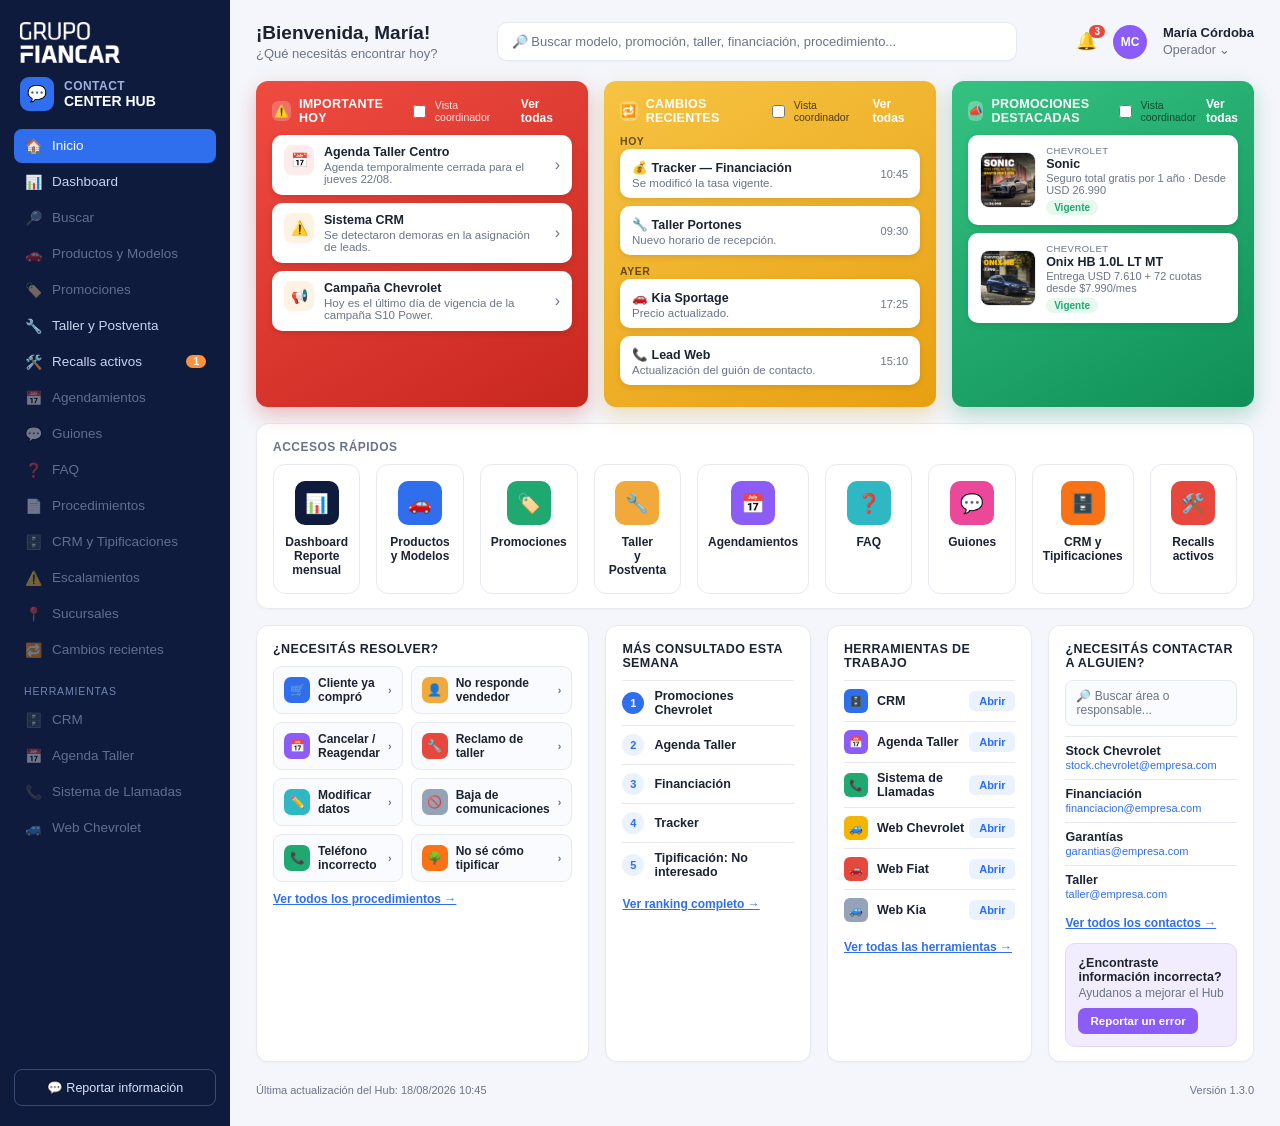
==== index.html @ 4e601ffe "Add files via upload" ====
<!DOCTYPE html>
<html lang="es">
<head>
<meta charset="UTF-8">
<meta name="viewport" content="width=device-width, initial-scale=1">
<title>Contact Center Hub — Inicio</title>
<link rel="stylesheet" href="assets/css/sidebar.css">
<link rel="stylesheet" href="assets/css/hub.css">
</head>
<body>
<div class="app">

  <!-- El menú lateral se arma solo desde assets/js/hub.js -->
  <div id="sidebar"></div>

  <div class="main">

    <div class="topbar">
      <div class="greeting">
        <h1>¡Bienvenida, María!</h1>
        <p>¿Qué necesitás encontrar hoy?</p>
      </div>
      <div class="search">🔎 Buscar modelo, promoción, taller, financiación, procedimiento...</div>
      <div class="topright">
        <div class="bell">🔔<span class="badge">3</span></div>
        <div class="avatar">MC</div>
        <div class="userinfo"><b>María Córdoba</b><span>Operador ⌄</span></div>
      </div>
    </div>

    <!-- ================= FILA 1 ================= -->
    <div class="row cols-3">

      <!-- IMPORTANTE HOY -->
      <div class="card important" id="importantCard">
        <div class="card-head">
          <div class="t" style="color:#fff"><span class="sq" style="background:rgba(255,255,255,.22)">⚠️</span>IMPORTANTE HOY</div>
          <div style="display:flex;align-items:center;gap:10px;">
            <label class="view-toggle">
              <input type="checkbox" onchange="toggleCoord('importantCard', this)">
              <span>Vista coordinador</span>
            </label>
            <a href="#" style="color:#fff">Ver todas</a>
          </div>
        </div>

        <button class="add-alert-btn" type="button">＋ Nueva alerta</button>

        <div class="alert-item on-dark">
          <div class="ic" style="background:var(--red-light)">📅</div>
          <div class="txt"><b>Agenda Taller Centro</b><p>Agenda temporalmente cerrada para el jueves 22/08.</p></div>
          <div class="edit-ic">✏️</div>
          <div class="chev">›</div>
        </div>
        <div class="alert-item on-dark">
          <div class="ic" style="background:var(--amber-light)">⚠️</div>
          <div class="txt"><b>Sistema CRM</b><p>Se detectaron demoras en la asignación de leads.</p></div>
          <div class="edit-ic">✏️</div>
          <div class="chev">›</div>
        </div>
        <div class="alert-item on-dark">
          <div class="ic" style="background:var(--amber-light)">📢</div>
          <div class="txt"><b>Campaña Chevrolet</b><p>Hoy es el último día de vigencia de la campaña S10 Power.</p></div>
          <div class="edit-ic">✏️</div>
          <div class="chev">›</div>
        </div>

        <div class="new-alert-form">
          <div class="form-row"><input placeholder="Título (ej: Agenda Taller Centro)"></div>
          <div class="form-row"><input placeholder="Descripción breve"></div>
          <div class="form-row two">
            <input type="date" placeholder="Vencimiento">
            <select><option>Prioridad: Alta</option><option>Media</option><option>Baja</option></select>
          </div>
          <button class="save-alert-btn" type="button">Publicar alerta</button>
        </div>
      </div>

      <!-- CAMBIOS RECIENTES -->
      <div class="card changes" id="changesCard">
        <div class="card-head">
          <div class="t" style="color:#fff"><span class="sq" style="background:rgba(255,255,255,.28)">🔁</span>CAMBIOS RECIENTES</div>
          <div style="display:flex;align-items:center;gap:10px;">
            <label class="view-toggle" style="color:rgba(20,20,10,.75)">
              <input type="checkbox" onchange="toggleCoord('changesCard', this)">
              <span>Vista coordinador</span>
            </label>
            <a href="#" style="color:#fff">Ver todas</a>
          </div>
        </div>

        <button class="add-alert-btn" type="button">＋ Nuevo cambio</button>

        <div class="day-label on-yellow">Hoy</div>
        <div class="change-item on-white">
          <div><b>💰 Tracker — Financiación</b><p>Se modificó la tasa vigente.</p></div>
          <div class="edit-ic">✏️</div>
          <div class="change-time">10:45</div>
        </div>
        <div class="change-item on-white">
          <div><b>🔧 Taller Portones</b><p>Nuevo horario de recepción.</p></div>
          <div class="edit-ic">✏️</div>
          <div class="change-time">09:30</div>
        </div>
        <div class="day-label on-yellow">Ayer</div>
        <div class="change-item on-white">
          <div><b>🚗 Kia Sportage</b><p>Precio actualizado.</p></div>
          <div class="edit-ic">✏️</div>
          <div class="change-time">17:25</div>
        </div>
        <div class="change-item on-white">
          <div><b>📞 Lead Web</b><p>Actualización del guión de contacto.</p></div>
          <div class="edit-ic">✏️</div>
          <div class="change-time">15:10</div>
        </div>

        <div class="new-alert-form on-yellow-form">
          <div class="form-row"><input placeholder="Título (ej: Precio Tracker)"></div>
          <div class="form-row"><input placeholder="Qué cambió"></div>
          <div class="form-row two">
            <select><option>Tipo: Precio</option><option>Proceso</option><option>Información</option><option>Horario</option></select>
            <select><option>¿Notificar al Contact Center?</option><option>Sí</option><option>No</option></select>
          </div>
          <button class="save-alert-btn on-yellow-btn" type="button">Publicar cambio</button>
        </div>
      </div>

      <!-- PROMOCIONES DESTACADAS -->
      <div class="card promos" id="promosCard">
        <div class="card-head">
          <div class="t" style="color:#fff"><span class="sq" style="background:rgba(255,255,255,.28)">📣</span>PROMOCIONES DESTACADAS</div>
          <div style="display:flex;align-items:center;gap:10px;">
            <label class="view-toggle" style="color:rgba(8,40,22,.75)">
              <input type="checkbox" onchange="toggleCoord('promosCard', this)">
              <span>Vista coordinador</span>
            </label>
            <a href="#" style="color:#fff">Ver todas</a>
          </div>
        </div>

        <button class="add-alert-btn" type="button">＋ Nueva promoción</button>

        <div class="promo-item on-white">
          <img class="promo-thumb" src="assets/img/promo-sonic-thumb.jpg" alt="Chevrolet Sonic"
               onclick="openLightbox('assets/img/promo-sonic.jpg')">
          <div class="promo-txt">
            <div class="brandtag">CHEVROLET</div>
            <b>Sonic</b>
            <p>Seguro total gratis por 1 año · Desde USD 26.990</p>
            <span class="pill">Vigente</span>
          </div>
          <div class="edit-ic">✏️</div>
        </div>

        <div class="promo-item on-white">
          <img class="promo-thumb" src="assets/img/promo-onix-thumb.jpg" alt="Chevrolet Onix"
               onclick="openLightbox('assets/img/promo-onix.jpg')">
          <div class="promo-txt">
            <div class="brandtag">CHEVROLET</div>
            <b>Onix HB 1.0L LT MT</b>
            <p>Entrega USD 7.610 + 72 cuotas desde $7.990/mes</p>
            <span class="pill">Vigente</span>
          </div>
          <div class="edit-ic">✏️</div>
        </div>

        <div class="new-alert-form on-green-form">
          <div class="form-row two">
            <input placeholder="Marca (ej: Chevrolet)">
            <input placeholder="Modelo (ej: Sonic)">
          </div>
          <div class="form-row"><input placeholder="Breve descripción de la promo"></div>
          <div class="form-row">
            <label class="upload-btn">📷 Subir imagen de la promo<input type="file" accept="image/*"></label>
          </div>
          <button class="save-alert-btn on-green-btn" type="button">Publicar promoción</button>
        </div>
      </div>
    </div>

    <!-- ================= ACCESOS RÁPIDOS ================= -->
    <div class="card" style="margin-bottom:16px;">
      <div class="quicklabel">ACCESOS RÁPIDOS</div>
      <div class="row cols-9" style="margin-bottom:0;">
        <a class="quick" href="dashboard.html"><div class="ic" style="background:#0f1b3d">📊</div>Dashboard<br>Reporte mensual</a>
        <div class="quick"><div class="ic" style="background:var(--blue)">🚗</div>Productos<br>y Modelos</div>
        <div class="quick"><div class="ic" style="background:var(--green)">🏷️</div>Promociones</div>
        <a class="quick" href="taller-postventa.html"><div class="ic" style="background:var(--amber)">🔧</div>Taller<br>y Postventa</a>
        <div class="quick"><div class="ic" style="background:var(--purple)">📅</div>Agendamientos</div>
        <div class="quick"><div class="ic" style="background:#2fb8c4">❓</div>FAQ</div>
        <a class="quick" href="guiones.html"><div class="ic" style="background:#ec4899">💬</div>Guiones</a>
        <div class="quick"><div class="ic" style="background:#f97316">🗄️</div>CRM y<br>Tipificaciones</div>
        <a class="quick" href="recalls.html"><div class="ic" style="background:var(--red)">🛠️</div>Recalls<br>activos</a>
      </div>
    </div>

    <!-- ================= FILA 3 ================= -->
    <div class="row cols-4">

      <div class="card">
        <div class="card-head"><div class="t" style="letter-spacing:.03em">¿NECESITÁS RESOLVER?</div></div>
        <div class="resolve-grid">
          <div class="resolve"><span class="ic" style="background:var(--blue)">🛒</span>Cliente ya compró<span class="chev">›</span></div>
          <div class="resolve"><span class="ic" style="background:var(--amber)">👤</span>No responde vendedor<span class="chev">›</span></div>
          <div class="resolve"><span class="ic" style="background:var(--purple)">📅</span>Cancelar / Reagendar<span class="chev">›</span></div>
          <div class="resolve"><span class="ic" style="background:var(--red)">🔧</span>Reclamo de taller<span class="chev">›</span></div>
          <div class="resolve"><span class="ic" style="background:#2fb8c4">✏️</span>Modificar datos<span class="chev">›</span></div>
          <div class="resolve"><span class="ic" style="background:#94a3b8">🚫</span>Baja de comunicaciones<span class="chev">›</span></div>
          <div class="resolve"><span class="ic" style="background:var(--green)">📞</span>Teléfono incorrecto<span class="chev">›</span></div>
          <div class="resolve"><span class="ic" style="background:#f97316">🌳</span>No sé cómo tipificar<span class="chev">›</span></div>
        </div>
        <a href="#" style="font-size:12px;color:var(--blue);font-weight:600;display:inline-block;margin-top:10px;">Ver todos los procedimientos →</a>
      </div>

      <div class="card">
        <div class="card-head"><div class="t" style="letter-spacing:.03em">MÁS CONSULTADO ESTA SEMANA</div></div>
        <div class="rank-item"><span class="rank-num top">1</span>Promociones Chevrolet</div>
        <div class="rank-item"><span class="rank-num">2</span>Agenda Taller</div>
        <div class="rank-item"><span class="rank-num">3</span>Financiación</div>
        <div class="rank-item"><span class="rank-num">4</span>Tracker</div>
        <div class="rank-item"><span class="rank-num">5</span>Tipificación: No interesado</div>
        <a href="#" style="font-size:12px;color:var(--blue);font-weight:600;display:inline-block;margin-top:10px;">Ver ranking completo →</a>
      </div>

      <div class="card">
        <div class="card-head"><div class="t" style="letter-spacing:.03em">HERRAMIENTAS DE TRABAJO</div></div>
        <div class="tool-item"><div class="tool-left"><span class="ic" style="background:var(--blue)">🗄️</span>CRM</div><span class="btn-open">Abrir</span></div>
        <div class="tool-item"><div class="tool-left"><span class="ic" style="background:var(--purple)">📅</span>Agenda Taller</div><span class="btn-open">Abrir</span></div>
        <div class="tool-item"><div class="tool-left"><span class="ic" style="background:var(--green)">📞</span>Sistema de Llamadas</div><span class="btn-open">Abrir</span></div>
        <div class="tool-item"><div class="tool-left"><span class="ic" style="background:#f4b400">🚙</span>Web Chevrolet</div><span class="btn-open">Abrir</span></div>
        <div class="tool-item"><div class="tool-left"><span class="ic" style="background:var(--red)">🚗</span>Web Fiat</div><span class="btn-open">Abrir</span></div>
        <div class="tool-item"><div class="tool-left"><span class="ic" style="background:#94a3b8">🚙</span>Web Kia</div><span class="btn-open">Abrir</span></div>
        <a href="#" style="font-size:12px;color:var(--blue);font-weight:600;display:inline-block;margin-top:10px;">Ver todas las herramientas →</a>
      </div>

      <div class="card">
        <div class="card-head"><div class="t" style="letter-spacing:.03em">¿NECESITÁS CONTACTAR A ALGUIEN?</div></div>
        <div class="contact-search">🔎 Buscar área o responsable...</div>
        <div class="contact-item"><b>Stock Chevrolet</b><span>stock.chevrolet@empresa.com</span></div>
        <div class="contact-item"><b>Financiación</b><span>financiacion@empresa.com</span></div>
        <div class="contact-item"><b>Garantías</b><span>garantias@empresa.com</span></div>
        <div class="contact-item"><b>Taller</b><span>taller@empresa.com</span></div>
        <a href="#" style="font-size:12px;color:var(--blue);font-weight:600;display:inline-block;margin-top:8px;">Ver todos los contactos →</a>

        <div class="feedback-box">
          <b>¿Encontraste información incorrecta?</b>
          <p>Ayudanos a mejorar el Hub</p>
          <span class="btn-report">Reportar un error</span>
        </div>
      </div>
    </div>

    <div data-hub-footer></div>

  </div>
</div>

<!-- Visor de imágenes ampliadas -->
<div class="lightbox-overlay" id="lightboxOverlay" onclick="closeLightbox()">
  <img id="lightboxImg" src="" alt="Vista ampliada">
</div>

<script src="assets/js/hub.js"></script>
</body>
</html>
---- assets/css/sidebar.css ----
/* =========================================================
   SIDEBAR COMPARTIDO
   ---------------------------------------------------------
   Este archivo lo cargan TODAS las páginas: las del Hub y el
   Dashboard. Todo está encerrado dentro de #sidebar a propósito,
   para que nunca pise los estilos propios de cada página.
   NO sacar el "#sidebar" de adelante de los selectores.
   ========================================================= */

.app{
  display:grid;
  grid-template-columns:230px 1fr;
  min-height:100vh;
}
.app > .main{min-width:0;}

#sidebar{
  background:#0f1b3d;
  color:#c9d3ef;
  padding:20px 14px;
  display:flex;
  flex-direction:column;
  font-family:'Segoe UI',Roboto,Helvetica,Arial,sans-serif;
}

#sidebar .brand-wrap{padding:0 6px;margin-bottom:18px;}
#sidebar .fiancar-logo{display:block;width:100%;max-width:100px;margin:2px 0 14px;}
#sidebar .brand{
  display:flex;align-items:center;gap:10px;
  color:#fff;font-weight:700;font-size:15px;
  text-decoration:none;
}
#sidebar .brand .logo{
  width:34px;height:34px;border-radius:9px;background:#2f6fed;
  display:flex;align-items:center;justify-content:center;font-size:16px;
}
#sidebar .brand .lines div:first-child{font-size:12px;letter-spacing:.04em;color:#9fb0e0;font-weight:600;}
#sidebar .brand .lines div:last-child{font-size:14px;}

#sidebar .nav{list-style:none;margin:0;padding:0;font-size:13.5px;}
#sidebar .nav li{margin-bottom:2px;padding:0;}

#sidebar .nav li a{
  display:flex;align-items:center;gap:10px;width:100%;
  padding:9px 10px;border-radius:8px;
  color:#c9d3ef;text-decoration:none;
}
#sidebar .nav li a:hover{background:rgba(255,255,255,.06);}
#sidebar .nav li.active a{background:#2f6fed;color:#fff;}
#sidebar .nav li.active a:hover{background:#2f6fed;}
#sidebar .nav li a:focus-visible{outline:2px solid #fff;outline-offset:-2px;}

/* Secciones todavía no construidas: se ven, pero apagadas */
#sidebar .nav li.nav-pendiente{
  display:flex;align-items:center;gap:10px;
  padding:9px 10px;border-radius:8px;
  opacity:.45;cursor:not-allowed;
}

#sidebar .nav .ico{width:18px;text-align:center;font-size:14px;opacity:.9;flex:none;}
#sidebar .nav-badge{
  margin-left:auto;background:#fb923c;color:#fff;
  font-size:10px;font-weight:800;border-radius:10px;padding:1px 7px;
}
#sidebar .sec-title{
  font-size:10.5px;letter-spacing:.08em;color:#7183b3;
  margin:16px 0 6px 10px;text-transform:uppercase;
}
#sidebar .report-btn{
  margin-top:auto;background:transparent;border:1px solid #3a4a7a;
  color:#dbe3fb;border-radius:8px;padding:10px;
  font-size:12.5px;text-align:center;cursor:pointer;
}

/* En pantallas chicas el menú pasa arriba y se vuelve horizontal */
@media (max-width:900px){
  .app{grid-template-columns:1fr;}
  #sidebar{padding:14px;}
  #sidebar .fiancar-logo{max-width:80px;margin-bottom:10px;}
  #sidebar .nav{display:flex;flex-wrap:wrap;gap:4px;}
  #sidebar .nav li{margin-bottom:0;}
  #sidebar .nav li a,#sidebar .nav li.nav-pendiente{padding:7px 9px;font-size:12.5px;}
  #sidebar .report-btn{margin-top:14px;}
}
---- assets/css/hub.css ----
:root{
    --navy:#0f1b3d;
    --navy2:#152552;
    --blue:#2f6fed;
    --blue-light:#eaf1ff;
    --red:#e6483d;
    --red-light:#fdeceb;
    --amber:#f2a93b;
    --amber-light:#fef3e2;
    --green:#1fa971;
    --green-light:#e7f8ef;
    --purple:#8b5cf6;
    --purple-light:#f2edfe;
    --ink:#1b2333;
    --sub:#6b7488;
    --line:#e7e9f0;
    --bg:#f4f6fb;
    --card:#ffffff;
  }
  *{box-sizing:border-box;}
  body{
    margin:0;
    font-family:'Segoe UI',Roboto,Helvetica,Arial,sans-serif;
    background:var(--bg);
    color:var(--ink);
  }

  /* SIDEBAR */
  .sidebar{
    background:var(--navy);
    color:#c9d3ef;
    padding:20px 14px;
    display:flex;
    flex-direction:column;
  }

  /* MAIN */
  .main{padding:22px 26px 30px;}
  .topbar{
    display:flex;align-items:center;justify-content:space-between;
    margin-bottom:20px;gap:20px;
  }
  .greeting h1{font-size:19px;margin:0 0 2px;}
  .greeting p{margin:0;color:var(--sub);font-size:13px;}
  .search{
    flex:1;max-width:520px;
    display:flex;align-items:center;gap:8px;
    background:var(--card);border:1px solid var(--line);
    border-radius:10px;padding:11px 14px;color:var(--sub);font-size:13px;
    box-shadow:0 1px 2px rgba(20,30,60,.03);
  }
  .topright{display:flex;align-items:center;gap:16px;}
  .bell{position:relative;font-size:17px;color:var(--sub);}
  .bell .badge{
    position:absolute;top:-6px;right:-8px;background:var(--red);color:#fff;
    font-size:10px;border-radius:10px;padding:1px 5px;font-weight:700;
  }
  .avatar{
    width:34px;height:34px;border-radius:50%;
    background:var(--purple);color:#fff;font-weight:700;font-size:12px;
    display:flex;align-items:center;justify-content:center;
  }
  .userinfo{font-size:12.5px;line-height:1.3;}
  .userinfo b{display:block;font-size:13px;}
  .userinfo span{color:var(--sub);}

  .row{display:grid;gap:16px;margin-bottom:16px;}
  .row.cols-3{grid-template-columns:1.1fr 1.1fr 1fr;}
  .row.cols-4{grid-template-columns:1fr 1fr 1fr 1fr;}
  .row.cols-8{grid-template-columns:repeat(8,1fr);}

  .card{
    background:var(--card);
    border:1px solid var(--line);
    border-radius:12px;
    padding:16px 16px 14px;
    box-shadow:0 1px 2px rgba(20,30,60,.03);
  }
  .card-head{
    display:flex;align-items:center;justify-content:space-between;
    margin-bottom:10px;
  }
  .card-head .t{
    display:flex;align-items:center;gap:8px;font-weight:700;font-size:12.5px;letter-spacing:.02em;
  }
  .card-head .t .sq{width:20px;height:20px;border-radius:6px;display:flex;align-items:center;justify-content:center;font-size:12px;color:#fff;}
  .card-head a{font-size:12px;color:var(--blue);text-decoration:none;font-weight:600;}

  .alert-item{padding:9px 0;border-top:1px solid var(--line);display:flex;gap:10px;align-items:flex-start;}
  .alert-item:first-of-type{border-top:none;padding-top:2px;}
  .alert-item .ic{
    width:30px;height:30px;border-radius:8px;flex:none;
    display:flex;align-items:center;justify-content:center;font-size:14px;
  }
  .alert-item .txt b{display:block;font-size:12.5px;}
  .alert-item .txt p{margin:2px 0 0;font-size:11.5px;color:var(--sub);}
  .alert-item .chev{margin-left:auto;color:var(--sub);align-self:center;}

  /* IMPORTANTE HOY — card destacado */
  .card.important{
    background:linear-gradient(150deg,#ef4b41,#c8271f);
    border:none;
    box-shadow:0 8px 20px rgba(200,39,31,.28);
    color:#fff;
  }
  .card.important .alert-item.on-dark{
    border-top:none;
    background:#fff;
    border-radius:10px;
    padding:10px 12px;
    margin-bottom:8px;
    box-shadow:0 2px 6px rgba(0,0,0,.12);
  }
  .card.important .alert-item.on-dark:last-of-type{margin-bottom:0;}
  .card.important .alert-item.on-dark .txt b{color:var(--ink);}
  .card.important .alert-item.on-dark .txt p{color:var(--sub);}
  .card.important .alert-item.on-dark .chev{color:var(--sub);}
  .view-toggle{
    display:flex;align-items:center;gap:6px;font-size:10.5px;color:rgba(255,255,255,.85);
    cursor:pointer;user-select:none;
  }
  .view-toggle input{accent-color:#fff;cursor:pointer;}

  .edit-ic{display:none;font-size:12px;margin-left:6px;align-self:center;opacity:.9;}
  .add-alert-btn{
    display:none;
    width:100%;
    background:rgba(255,255,255,.14);
    border:1px dashed rgba(255,255,255,.5);
    color:#fff;font-weight:700;font-size:12px;
    border-radius:8px;padding:8px;margin-bottom:8px;cursor:pointer;
  }
  .new-alert-form{display:none;margin-top:10px;padding-top:10px;border-top:1px dashed rgba(255,255,255,.35);}
  .form-row{margin-bottom:7px;}
  .form-row.two{display:flex;gap:7px;}
  .form-row input, .form-row select{
    width:100%;border:none;border-radius:7px;padding:7px 9px;font-size:12px;
    background:rgba(255,255,255,.92);color:var(--ink);
  }
  .save-alert-btn{
    width:100%;background:#fff;color:#c8271f;font-weight:800;font-size:12px;
    border:none;border-radius:7px;padding:8px;cursor:pointer;
  }

  .coord-mode .edit-ic{display:block;}
  .coord-mode .add-alert-btn{display:block;}
  .coord-mode .new-alert-form{display:block;}

  .change-item{padding:7px 0;border-top:1px solid var(--line);display:flex;justify-content:space-between;align-items:flex-start;gap:8px;}
  .change-item:first-of-type{border-top:none;}
  .change-item b{font-size:12.5px;}
  .change-item p{margin:1px 0 0;font-size:11.5px;color:var(--sub);}
  .change-time{font-size:11px;color:var(--sub);white-space:nowrap;}
  .day-label{font-size:10.5px;color:var(--sub);font-weight:700;letter-spacing:.05em;margin:8px 0 2px;text-transform:uppercase;}
  .day-label:first-child{margin-top:0;}

  /* CAMBIOS RECIENTES — card destacado amarillo */
  .card.changes{
    background:linear-gradient(150deg,#f6c343,#e8a012);
    border:none;
    box-shadow:0 8px 20px rgba(217,152,15,.28);
  }
  .card.changes .day-label.on-yellow{
    color:rgba(50,35,0,.72);
    margin-top:10px;
  }
  .card.changes .day-label.on-yellow:first-of-type{margin-top:0;}
  .card.changes .change-item.on-white{
    border-top:none;
    background:#fff;
    border-radius:10px;
    padding:9px 12px;
    margin-bottom:8px;
    box-shadow:0 2px 6px rgba(0,0,0,.10);
    align-items:center;
  }
  .card.changes .change-item.on-white:last-of-type{margin-bottom:0;}
  .card.changes .change-item.on-white b{color:var(--ink);}
  .card.changes .change-item.on-white p{color:var(--sub);}
  .card.changes .change-time{color:var(--sub);}
  .card.changes .add-alert-btn{
    background:rgba(255,255,255,.35);
    border:1px dashed rgba(60,40,0,.4);
    color:#4a3200;
  }
  .card.changes .new-alert-form.on-yellow-form{border-top:1px dashed rgba(60,40,0,.3);}
  .card.changes .save-alert-btn.on-yellow-btn{color:#a06a00;}

  .promo-item{display:flex;gap:10px;padding:9px 0;border-top:1px solid var(--line);align-items:center;}
  .promo-item:first-of-type{border-top:none;padding-top:2px;}
  .promo-img{
    width:56px;height:44px;border-radius:8px;flex:none;
    display:flex;align-items:center;justify-content:center;font-size:22px;
  }
  .promo-txt{flex:1;}
  .promo-txt .brandtag{font-size:9.5px;color:var(--sub);letter-spacing:.05em;}
  .promo-txt b{display:block;font-size:12.5px;margin:1px 0;}
  .promo-txt p{margin:0;font-size:11px;color:var(--sub);}
  .pill{display:inline-block;font-size:10px;font-weight:700;background:var(--green-light);color:var(--green);padding:2px 8px;border-radius:20px;margin-top:4px;}

  /* PROMOCIONES DESTACADAS — card destacado verde */
  .card.promos{
    background:linear-gradient(150deg,#34c281,#0f8f57);
    border:none;
    box-shadow:0 8px 20px rgba(15,143,87,.28);
  }
  .card.promos .promo-item.on-white{
    border-top:none;
    background:#fff;
    border-radius:10px;
    padding:10px 12px;
    margin-bottom:8px;
    box-shadow:0 2px 6px rgba(0,0,0,.10);
  }
  .card.promos .promo-item.on-white:last-of-type{margin-bottom:0;}
  .promo-thumb{
    width:56px;height:56px;border-radius:9px;flex:none;
    object-fit:cover;cursor:zoom-in;
    border:1px solid var(--line);
  }
  .card.promos .add-alert-btn{
    background:rgba(255,255,255,.28);
    border:1px dashed rgba(255,255,255,.6);
  }
  .card.promos .new-alert-form.on-green-form{border-top:1px dashed rgba(255,255,255,.35);}
  .card.promos .save-alert-btn.on-green-btn{color:#0f8f57;}
  .upload-btn{
    display:flex;align-items:center;justify-content:center;gap:6px;
    width:100%;background:rgba(255,255,255,.92);color:var(--ink);
    border:1px dashed var(--line);border-radius:7px;padding:9px;
    font-size:12px;cursor:pointer;
  }
  .upload-btn input{display:none;}

  /* RECALLS ACTIVOS — card destacado turquesa/petróleo */
  .card.recalls{
    background:linear-gradient(150deg,#fb923c,#c2530a);
    border:none;
    box-shadow:0 8px 20px rgba(194,83,10,.28);
  }
  .recall-grid{display:flex;flex-direction:column;gap:8px;}
  .card.recalls .promo-item.recall-item.on-white{
    border-top:none;
    background:#fff;
    border-radius:10px;
    padding:10px 12px;
    box-shadow:0 2px 6px rgba(0,0,0,.10);
  }
  .recall-link{font-size:11px;font-weight:700;color:#c2530a;text-decoration:none;display:inline-block;margin-top:3px;}
  .card.recalls .add-alert-btn{
    background:rgba(255,255,255,.20);
    border:1px dashed rgba(255,255,255,.55);
  }
  .card.recalls .new-alert-form.on-recall-form{border-top:1px dashed rgba(255,255,255,.35);}
  .card.recalls .save-alert-btn.on-recall-btn{color:#c2530a;}

  /* LIGHTBOX */
  .lightbox-overlay{
    display:none;position:fixed;inset:0;background:rgba(10,15,25,.82);
    align-items:center;justify-content:center;z-index:999;cursor:zoom-out;
  }
  .lightbox-overlay img{max-width:88vw;max-height:88vh;border-radius:10px;box-shadow:0 20px 50px rgba(0,0,0,.5);}

  .quicklabel{font-size:12px;font-weight:700;color:var(--sub);letter-spacing:.04em;margin-bottom:10px;}
  .quick{
    background:var(--card);border:1px solid var(--line);border-radius:12px;
    padding:16px 10px;text-align:center;font-size:12px;font-weight:600;
    display:flex;flex-direction:column;align-items:center;gap:10px;
  }
  .quick .ic{width:44px;height:44px;border-radius:10px;display:flex;align-items:center;justify-content:center;font-size:19px;color:#fff;}

  .resolve-grid{display:grid;grid-template-columns:1fr 1fr;gap:8px;}
  .resolve{
    display:flex;align-items:center;gap:8px;
    background:#fafbfe;border:1px solid var(--line);border-radius:9px;
    padding:9px 10px;font-size:12px;font-weight:600;
  }
  .resolve .ic{width:26px;height:26px;border-radius:7px;display:flex;align-items:center;justify-content:center;font-size:12px;color:#fff;flex:none;}
  .resolve .chev{margin-left:auto;color:var(--sub);font-size:11px;}

  .rank-item{display:flex;align-items:center;gap:10px;padding:8px 0;border-top:1px solid var(--line);font-size:12.5px;font-weight:600;}
  .rank-item:first-of-type{border-top:none;}
  .rank-num{
    width:22px;height:22px;border-radius:50%;background:var(--blue-light);color:var(--blue);
    font-size:11px;font-weight:800;display:flex;align-items:center;justify-content:center;flex:none;
  }
  .rank-num.top{background:var(--blue);color:#fff;}

  .tool-item{display:flex;align-items:center;justify-content:space-between;padding:8px 0;border-top:1px solid var(--line);font-size:12.5px;}
  .tool-item:first-of-type{border-top:none;}
  .tool-left{display:flex;align-items:center;gap:9px;font-weight:600;}
  .tool-left .ic{width:24px;height:24px;border-radius:6px;display:flex;align-items:center;justify-content:center;font-size:11px;color:#fff;flex:none;}
  .btn-open{font-size:11px;font-weight:700;color:var(--blue);background:var(--blue-light);border-radius:6px;padding:4px 10px;}

  .contact-search{
    display:flex;align-items:center;gap:6px;background:#fafbfe;border:1px solid var(--line);
    border-radius:8px;padding:8px 10px;font-size:12px;color:var(--sub);margin-bottom:10px;
  }
  .contact-item{padding:7px 0;border-top:1px solid var(--line);font-size:12px;}
  .contact-item:first-of-type{border-top:none;}
  .contact-item b{display:block;font-size:12.5px;}
  .contact-item span{color:var(--blue);font-size:11px;}
  .feedback-box{
    margin-top:12px;background:var(--purple-light);border:1px solid #e3d8fb;border-radius:10px;
    padding:12px;font-size:12px;
  }
  .feedback-box b{display:block;font-size:12.5px;margin-bottom:2px;}
  .feedback-box p{margin:0 0 8px;color:var(--sub);}
  .btn-report{
    background:var(--purple);color:#fff;border-radius:7px;padding:7px 12px;
    font-size:11.5px;font-weight:700;display:inline-block;
  }
  .footer{
    display:flex;justify-content:space-between;color:var(--sub);font-size:11px;
    padding-top:6px;
  }

/* =========================================================
   AGREGADOS v1.1 — navegación entre páginas
   ========================================================= */

/* Los ítems del menú ahora son links reales */
.nav li{padding:0;}

/* Secciones todavía no construidas: visibles pero apagadas */
.nav li.nav-pendiente{
  display:flex;align-items:center;gap:10px;
  padding:9px 10px;border-radius:8px;
  opacity:.45;cursor:not-allowed;
}

/* Accesos rápidos y herramientas clickeables */
a.quick{text-decoration:none;color:inherit;}
a.quick:hover{border-color:var(--blue);box-shadow:0 2px 8px rgba(47,111,237,.12);}
a.resolve{text-decoration:none;color:inherit;}
a.resolve:hover{border-color:var(--blue);}
.tool-item a.btn-open{text-decoration:none;}

/* Responsive: en pantallas chicas el menú pasa arriba */
@media (max-width:900px){
  .main{padding:16px;}
  .topbar{flex-wrap:wrap;}
  .row.cols-3,.row.cols-4,.row.cols-8{grid-template-columns:1fr;}
}

/* Accesos rápidos: 9 tarjetas desde v1.2 (se sumó Dashboard) */
.row.cols-9{grid-template-columns:repeat(9,1fr);}
@media (max-width:1200px){ .row.cols-9{grid-template-columns:repeat(5,1fr);} }
@media (max-width:900px){ .row.cols-9{grid-template-columns:repeat(2,1fr);} }

/* =========================================================
   TALLER Y POSTVENTA (v1.3)
   ========================================================= */

/* --- Filtros por marca --- */
.ts-filtros{display:flex;align-items:center;gap:8px;flex-wrap:wrap;margin-bottom:16px;}
.ts-filtros .ts-lbl-filtro{font-size:12px;font-weight:700;color:var(--sub);letter-spacing:.04em;margin-right:2px;}
.ts-chip{
  background:var(--card);border:1px solid var(--line);border-radius:20px;
  padding:7px 15px;font-size:12.5px;font-weight:600;color:var(--ink);
  cursor:pointer;font-family:inherit;
}
.ts-chip:hover{border-color:var(--blue);color:var(--blue);}
.ts-chip.on{background:var(--navy);border-color:var(--navy);color:#fff;}

/* --- Tarjeta de taller --- */
.ts-grid{display:grid;grid-template-columns:repeat(3,1fr);gap:16px;margin-bottom:20px;}
.ts-card{
  background:var(--card);border:1px solid var(--line);border-radius:12px;
  padding:0 18px 18px;border-top:4px solid var(--acento);
  display:flex;flex-direction:column;
  box-shadow:0 1px 3px rgba(20,30,60,.05);
}
.ts-top{
  display:flex;align-items:flex-start;justify-content:space-between;gap:10px;
  padding:18px 0 12px;
  /* Alto fijo: si un nombre ocupa dos líneas, las tarjetas siguen alineadas */
  min-height:84px;   /* alcanza para nombres de hasta 2 líneas */
  align-items:flex-start;
}
.ts-top .ts-nombre{align-self:flex-start;}
/* Nombre del taller: el elemento más grande de la tarjeta */
.ts-nombre{
  font-size:23px;line-height:1.15;margin:0;
  font-weight:800;letter-spacing:-.02em;color:var(--navy);
}
.ts-estado{
  font-size:10.5px;font-weight:800;border-radius:20px;padding:4px 10px;
  white-space:nowrap;flex:none;margin-top:3px;
}
.ts-estado.on{background:var(--green-light);color:#0b7b45;}
.ts-estado.off{background:#eef0f5;color:var(--sub);}

.ts-dir{
  display:flex;align-items:center;gap:8px;
  background:#fafbfe;border:1px solid var(--line);border-radius:9px;
  padding:10px 11px;margin-bottom:10px;font-size:12.5px;
  /* Alto mínimo: no todos los talleres tienen línea de referencia */
  min-height:62px;
}
.ts-pin{flex:none;font-size:13px;line-height:1.3;}
.ts-calle{font-weight:700;line-height:1.35;}
.ts-ref{color:var(--sub);font-size:11.5px;margin-top:2px;line-height:1.35;}
.ts-copiar{
  margin-left:auto;flex:none;align-self:center;
  background:var(--blue-light);color:var(--blue);border:none;border-radius:6px;
  padding:5px 10px;font-size:11px;font-weight:700;cursor:pointer;font-family:inherit;
}
.ts-copiar.ok{background:var(--green-light);color:#0b7b45;}

.ts-lbl{
  display:block;font-size:10px;font-weight:800;letter-spacing:.07em;
  color:var(--sub);text-transform:uppercase;margin-bottom:3px;
}
.ts-horario{margin-bottom:12px;font-size:13.5px;}
.ts-horario b{color:var(--ink);}

.ts-marcas{display:flex;flex-wrap:wrap;gap:5px;margin-bottom:14px;}
.ts-marca{
  background:var(--blue-light);color:#1b4fb8;border-radius:5px;
  padding:3px 8px;font-size:11px;font-weight:700;
}
.ts-marca.match{background:var(--navy);color:#fff;}

.ts-gente{
  display:grid;grid-template-columns:1fr 1fr;gap:12px;
  border-top:1px solid var(--line);padding-top:12px;margin-bottom:14px;
}
.ts-persona{font-size:12.5px;font-weight:600;line-height:1.5;}

.ts-cap{
  margin-top:auto;background:#fafbfe;border:1px solid var(--line);
  border-radius:9px;padding:11px 13px;
}
.ts-cap-num{font-size:26px;font-weight:800;color:var(--acento);line-height:1;}
.ts-cap-txt{font-size:11.5px;color:var(--sub);font-weight:600;margin-top:3px;}
.ts-cap-nota{font-size:11px;color:var(--sub);margin-top:6px;font-style:italic;line-height:1.35;}

.ts-vacio{
  grid-column:1/-1;background:var(--card);border:1px dashed var(--line);
  border-radius:12px;padding:28px;text-align:center;color:var(--sub);font-size:13px;
}

/* --- Reglas operativas --- */
.ts-regla{display:flex;gap:10px;padding:10px 0;border-top:1px solid var(--line);font-size:12.5px;line-height:1.5;}
.ts-regla:first-of-type{border-top:none;}
.ts-regla .ts-bullet{
  flex:none;width:20px;height:20px;border-radius:50%;margin-top:1px;
  background:var(--blue-light);color:var(--blue);
  font-size:10px;font-weight:800;
  display:flex;align-items:center;justify-content:center;
}
.ts-regla strong{color:var(--ink);}

/* Card de restricciones: se destaca porque es lo que más errores genera */
.card.ts-limites{background:var(--amber-light);border-color:#f3ddb3;}
.card.ts-limites .ts-regla{border-top-color:#f3ddb3;}
.card.ts-limites .ts-bullet{background:#fff;color:#9a6b00;}

/* --- Tarifarios --- */
.ts-tarifas{display:grid;grid-template-columns:repeat(5,1fr);gap:10px;}
.ts-tarifa{
  display:flex;flex-direction:column;gap:6px;
  background:#fafbfe;border:1px solid var(--line);border-radius:9px;
  padding:13px;text-decoration:none;color:var(--ink);
}
.ts-tarifa:hover{border-color:var(--blue);background:var(--blue-light);}
.ts-tarifa b{font-size:13px;}
.ts-tarifa span{font-size:11px;color:var(--blue);font-weight:700;}

@media (max-width:1200px){
  .ts-grid{grid-template-columns:1fr 1fr;}
  .ts-tarifas{grid-template-columns:repeat(3,1fr);}
}
@media (max-width:900px){
  .ts-grid{grid-template-columns:1fr;}
  .ts-tarifas{grid-template-columns:1fr 1fr;}
  .ts-nombre{font-size:20px;}
}

/* --- Grilla de 2 columnas (Taller y Postventa v1.3) --- */
.row.cols-2{grid-template-columns:1fr 1fr;}

/* --- Banda de "no hacemos" --- */
.ts-nohace{
  display:flex;align-items:center;gap:12px;
  background:var(--red-light);border:1px solid #f6c9c6;border-left:5px solid var(--red);
  border-radius:10px;padding:13px 16px;margin-bottom:16px;
}
.ts-nohace-ic{font-size:20px;flex:none;}
.ts-nohace b{display:block;font-size:14.5px;color:#b02a24;letter-spacing:-.01em;}
.ts-nohace p{margin:2px 0 0;font-size:12.5px;color:#8c3a35;}

/* --- Gerencia de taller --- */
.ts-gerencia{display:grid;grid-template-columns:1fr 1fr;gap:12px;}
.ts-ger{background:#fafbfe;border:1px solid var(--line);border-radius:9px;padding:12px 13px;}
.ts-ger-nombre{font-size:15px;font-weight:700;color:var(--navy);line-height:1.3;}

/* --- Talleres del interior --- */
.ts-interior{display:grid;grid-template-columns:repeat(3,1fr);gap:10px;}

@media (max-width:900px){
  .row.cols-2{grid-template-columns:1fr;}
  .ts-gerencia,.ts-interior{grid-template-columns:1fr;}
}
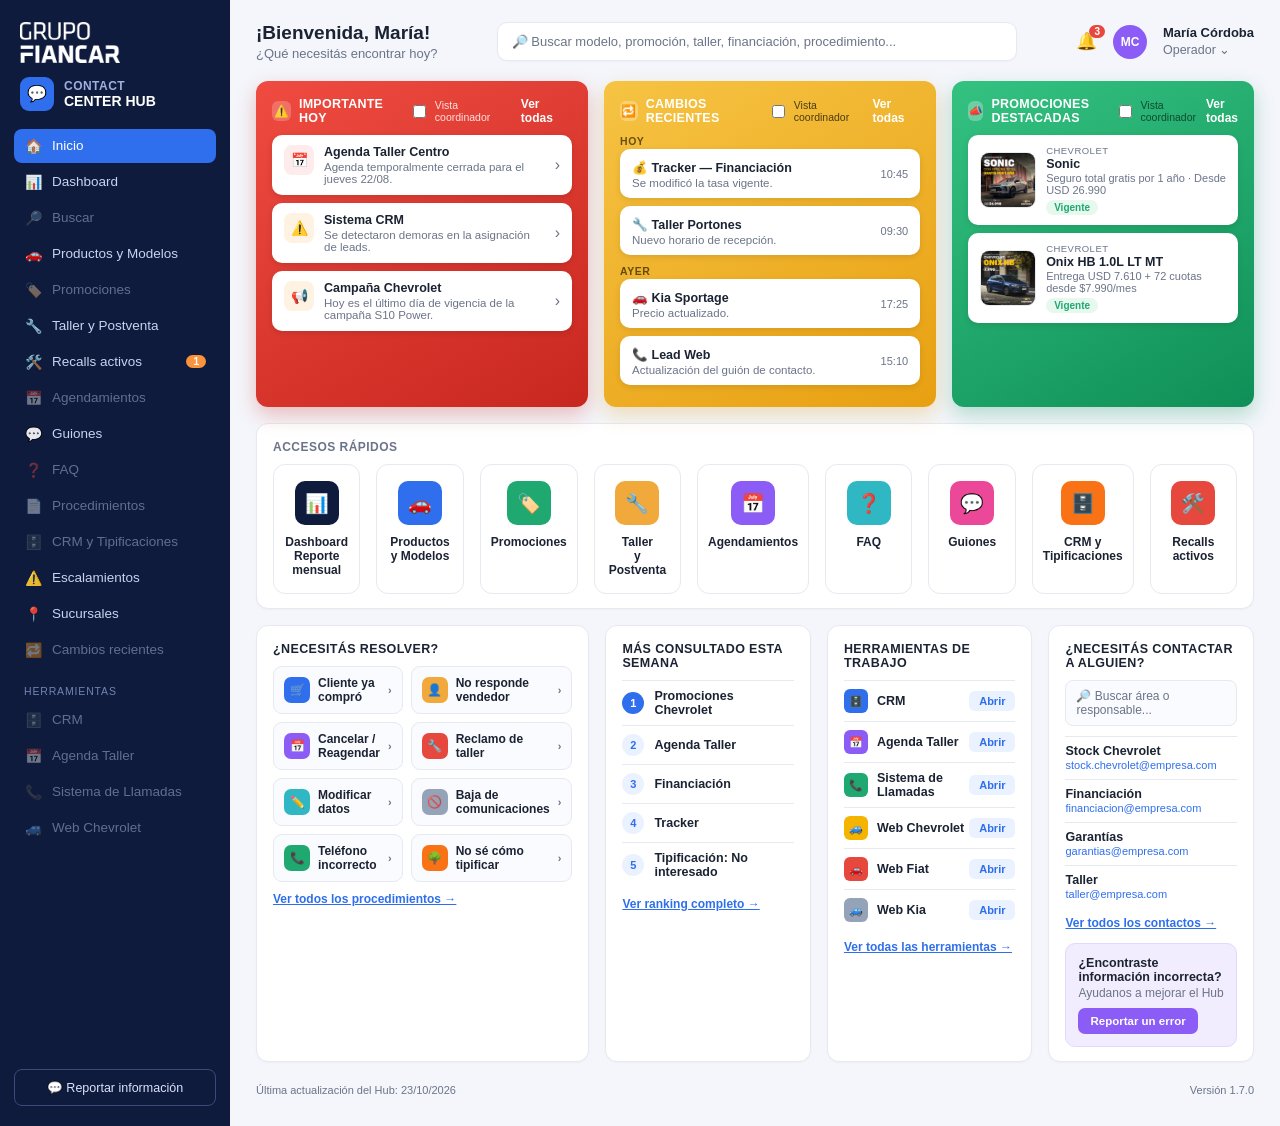
==== commit aaa3a828: "v1.7.0: sección Productos y Modelos - Links de precios y catálogo de las 7 webs - Garantía, toleranc" ====
--- a/index.html
+++ b/index.html
@@ -183,7 +183,7 @@
       <div class="quicklabel">ACCESOS RÁPIDOS</div>
       <div class="row cols-9" style="margin-bottom:0;">
         <a class="quick" href="dashboard.html"><div class="ic" style="background:#0f1b3d">📊</div>Dashboard<br>Reporte mensual</a>
-        <div class="quick"><div class="ic" style="background:var(--blue)">🚗</div>Productos<br>y Modelos</div>
+        <a class="quick" href="productos-modelos.html"><div class="ic" style="background:var(--blue)">🚗</div>Productos<br>y Modelos</a>
         <div class="quick"><div class="ic" style="background:var(--green)">🏷️</div>Promociones</div>
         <a class="quick" href="taller-postventa.html"><div class="ic" style="background:var(--amber)">🔧</div>Taller<br>y Postventa</a>
         <div class="quick"><div class="ic" style="background:var(--purple)">📅</div>Agendamientos</div>
--- a/assets/css/hub.css
+++ b/assets/css/hub.css
@@ -503,3 +503,348 @@
   .row.cols-2{grid-template-columns:1fr;}
   .ts-gerencia,.ts-interior{grid-template-columns:1fr;}
 }
+
+/* =========================================================
+   GUIONES (v1.4)
+   ========================================================= */
+
+/* --- Regla general, arriba de todo --- */
+.gu-regla{
+  display:flex;gap:11px;align-items:flex-start;
+  background:var(--blue-light);border:1px solid #cbdcfb;border-left:5px solid var(--blue);
+  border-radius:10px;padding:13px 16px;margin-bottom:16px;
+}
+.gu-regla-ic{font-size:16px;flex:none;line-height:1.4;}
+.gu-regla p{margin:0;font-size:13px;line-height:1.55;color:#1b3f8f;font-weight:600;}
+
+/* --- Buscador --- */
+.gu-buscador{
+  display:flex;align-items:center;gap:10px;
+  background:var(--card);border:1px solid var(--line);border-radius:10px;
+  padding:4px 6px 4px 14px;margin-bottom:20px;
+}
+.gu-buscar-ic{font-size:14px;flex:none;opacity:.6;}
+.gu-buscador input{
+  flex:1;border:none;outline:none;background:transparent;
+  padding:11px 0;font-size:13.5px;font-family:inherit;color:var(--ink);
+}
+.gu-limpiar{
+  flex:none;background:#eef1f7;border:none;border-radius:7px;
+  padding:8px 14px;font-size:12px;font-weight:700;color:var(--sub);
+  cursor:pointer;font-family:inherit;
+}
+.gu-limpiar:hover{background:var(--blue-light);color:var(--blue);}
+
+/* --- Encabezado de bloque grande --- */
+.gu-seccion{display:flex;align-items:center;gap:11px;margin-bottom:12px;}
+.gu-seccion-ic{
+  width:34px;height:34px;border-radius:9px;flex:none;color:#fff;font-size:16px;
+  display:flex;align-items:center;justify-content:center;
+}
+.gu-seccion h2{margin:0;font-size:16px;font-weight:800;color:var(--navy);letter-spacing:-.01em;}
+.gu-seccion p{margin:1px 0 0;font-size:12px;color:var(--sub);}
+
+/* --- Pestañas de categoría --- */
+.gu-tabs{display:flex;flex-wrap:wrap;gap:7px;margin-bottom:16px;}
+
+/* --- Cabecera de la categoría elegida --- */
+.gu-head{
+  display:flex;align-items:center;justify-content:space-between;gap:14px;
+  flex-wrap:wrap;border-bottom:1px solid var(--line);
+  padding-bottom:13px;margin-bottom:12px;
+}
+.gu-titulo{margin:0;font-size:19px;font-weight:800;color:var(--navy);letter-spacing:-.02em;}
+.gu-alcance{
+  font-size:10.5px;font-weight:800;letter-spacing:.05em;text-transform:uppercase;
+  background:#eef1f7;color:var(--sub);border-radius:20px;padding:5px 11px;
+}
+.gu-subtabs{display:flex;gap:5px;flex-wrap:wrap;}
+.gu-subtab{
+  background:#eef1f7;border:none;border-radius:7px;
+  padding:7px 14px;font-size:12px;font-weight:700;color:var(--sub);
+  cursor:pointer;font-family:inherit;
+}
+.gu-subtab:hover{background:var(--blue-light);color:var(--blue);}
+.gu-subtab.on{background:var(--navy);color:#fff;}
+
+/* --- Un mensaje --- */
+.gu-bloque{margin-bottom:6px;}
+.gu-bloque-top{
+  display:flex;align-items:center;justify-content:space-between;
+  gap:10px;margin-bottom:7px;
+}
+.gu-etiqueta{
+  font-size:11px;font-weight:800;letter-spacing:.05em;
+  color:var(--sub);text-transform:uppercase;
+}
+.gu-copiar{
+  margin-left:auto;flex:none;
+  background:var(--blue-light);color:var(--blue);border:none;border-radius:7px;
+  padding:7px 13px;font-size:11.5px;font-weight:700;cursor:pointer;font-family:inherit;
+}
+.gu-copiar:hover{background:var(--blue);color:#fff;}
+.gu-copiar.ok{background:var(--green-light);color:#0b7b45;}
+
+/* El mensaje en sí. pre-wrap respeta los saltos de línea del speech. */
+.gu-mensaje{
+  background:#f7f9fc;border:1px solid var(--line);border-radius:10px;
+  padding:15px 17px;font-size:13.5px;line-height:1.62;color:var(--ink);
+  white-space:pre-wrap;word-break:break-word;
+}
+.gu-mensaje strong{font-weight:700;color:var(--navy);}
+.gu-mensaje mark{background:#fde68a;color:inherit;border-radius:2px;padding:0 1px;}
+
+/* --- Nota "Tener en cuenta" --- */
+.gu-nota{
+  background:var(--amber-light);border:1px solid #f3ddb3;border-radius:9px;
+  padding:11px 14px;margin-top:9px;font-size:12px;line-height:1.55;color:#6b4a00;
+}
+.gu-nota b{color:#8a5d00;}
+
+/* --- Conector entre dos mensajes de un mismo flujo --- */
+.gu-conector{
+  display:flex;align-items:center;gap:10px;
+  margin:16px 0 14px;color:var(--sub);
+}
+.gu-conector::before,.gu-conector::after{
+  content:'';flex:1;height:1px;background:var(--line);
+}
+.gu-conector span{
+  font-size:11px;font-weight:700;text-transform:uppercase;letter-spacing:.05em;
+  background:#eef1f7;border-radius:20px;padding:5px 13px;white-space:nowrap;
+}
+
+/* --- Aviso del speech de llamada --- */
+.gu-aviso{
+  background:#f7f9fc;border:1px dashed var(--line);border-radius:9px;
+  padding:11px 14px;margin-bottom:14px;font-size:12px;color:var(--sub);line-height:1.55;
+}
+
+/* --- Pasos de la llamada --- */
+.gu-pasos{display:flex;flex-direction:column;gap:12px;margin-bottom:16px;}
+.gu-paso-head{
+  display:flex;align-items:center;gap:12px;
+  border-bottom:1px solid var(--line);padding-bottom:12px;margin-bottom:14px;
+}
+.gu-paso-num{
+  width:32px;height:32px;border-radius:50%;flex:none;
+  background:var(--navy);color:#fff;font-size:14px;font-weight:800;
+  display:flex;align-items:center;justify-content:center;
+}
+.gu-paso-titulo{margin:0;font-size:16px;font-weight:800;color:var(--navy);letter-spacing:-.01em;}
+.gu-paso-bajada{font-size:11.5px;color:var(--sub);margin-top:2px;}
+
+/* --- Resultados de búsqueda --- */
+.gu-res-titulo{
+  font-size:12px;font-weight:800;letter-spacing:.05em;text-transform:uppercase;
+  color:var(--sub);margin-bottom:11px;
+}
+.card.gu-res{margin-bottom:12px;}
+.gu-origen{
+  font-size:11px;font-weight:800;letter-spacing:.04em;text-transform:uppercase;
+  color:var(--blue);margin-bottom:11px;
+  border-bottom:1px solid var(--line);padding-bottom:9px;
+}
+
+@media (max-width:900px){
+  .gu-head{flex-direction:column;align-items:flex-start;gap:9px;}
+  .gu-mensaje{font-size:13px;padding:13px 14px;}
+  .gu-buscador{flex-wrap:wrap;}
+}
+
+/* =========================================================
+   SUCURSALES (v1.5)
+   Reusa la tarjeta, chips y botones de Taller (ts-).
+   Acá solo lo propio de Sucursales.
+   ========================================================= */
+
+.su-top{padding:18px 0 12px;}
+.su-top .ts-nombre{white-space:nowrap;overflow:hidden;text-overflow:ellipsis;}
+.su-sub{display:flex;align-items:center;justify-content:space-between;gap:10px;margin-top:6px;}
+.su-sub .ts-estado{margin-top:0;}
+.su-zona{font-size:12px;color:var(--sub);font-weight:600;}
+
+/* Botones Copiar / Mapa de la dirección */
+.su-dir-btns{margin-left:auto;display:flex;flex-direction:column;gap:5px;flex:none;}
+.su-dir-btns .ts-copiar{margin-left:0;text-align:center;}
+.su-mapa{text-decoration:none;}
+
+/* Horario: una fila por tipo de día */
+.su-horario{
+  display:flex;flex-direction:column;gap:4px;
+  margin-bottom:12px;font-size:13px;
+}
+.su-h-fila{display:flex;justify-content:space-between;gap:10px;}
+.su-h-fila span{color:var(--sub);font-weight:600;}
+.su-h-fila b{color:var(--ink);}
+.su-h-fila b.su-cerrado{color:var(--sub);font-weight:600;}
+
+/* Chip "Usados": verde, para distinguirlo de las marcas */
+.ts-marca.su-usados{background:var(--green-light);color:#0b7b45;}
+.ts-marca.su-usados.match{background:#0b7b45;color:#fff;}
+
+/* Teléfono / WhatsApp / Mail */
+.su-contactos{border-top:1px solid var(--line);padding-top:10px;margin-bottom:12px;}
+.su-contacto{display:flex;align-items:center;gap:9px;padding:5px 0;}
+.su-c-ic{flex:none;width:18px;text-align:center;font-size:13px;}
+.su-c-txt{min-width:0;}
+.su-c-txt .ts-lbl{margin-bottom:0;}
+.su-c-txt b{display:block;font-size:13.5px;overflow-wrap:anywhere;}
+
+.su-gerente{margin-bottom:14px;}
+
+/* Pie de la tarjeta: taller + copiar ficha */
+.su-pie{margin-top:auto;display:flex;flex-direction:column;gap:8px;}
+.su-taller{font-size:11.5px;font-weight:700;border-radius:7px;padding:7px 10px;}
+.su-taller.si{background:var(--amber-light);color:#9a6b00;text-decoration:none;}
+.su-taller.si:hover{background:#fde6c1;}
+.su-taller.no{background:#f4f5f8;color:var(--sub);}
+.su-ficha{
+  background:var(--navy);color:#fff;border:none;border-radius:8px;
+  padding:10px;font-size:12.5px;font-weight:700;cursor:pointer;font-family:inherit;
+}
+.su-ficha:hover{background:var(--navy2);}
+.su-ficha.ok{background:var(--green);}
+
+.su-nota{font-size:12.5px;color:var(--sub);margin:0 0 12px;line-height:1.5;}
+.su-nota a{color:var(--blue);font-weight:600;}
+
+/* --- Asistencia técnica (Taller y Postventa v1.5.2) --- */
+.ts-at{display:grid;grid-template-columns:1.5fr 1fr;gap:20px;align-items:start;}
+.ts-at-gente{display:flex;flex-direction:column;gap:10px;}
+.ts-at-gente .ts-persona{font-size:13.5px;}
+.ts-at-tel{font-size:12px;color:var(--sub);font-weight:600;margin-top:2px;}
+.ts-regla .ts-bullet.no{background:var(--red-light);color:var(--red);}
+@media (max-width:900px){ .ts-at{grid-template-columns:1fr;} }
+
+/* =========================================================
+   ESCALAMIENTOS (v1.6)
+   ========================================================= */
+
+.es-layout{display:grid;grid-template-columns:1.7fr 1fr;gap:16px;align-items:start;margin-bottom:16px;}
+.es-oblig{font-size:11px;color:var(--sub);font-weight:600;}
+
+.es-sinconectar{
+  background:var(--amber-light);border:1px solid #f3ddb3;border-left:5px solid var(--amber);
+  border-radius:10px;padding:11px 16px;margin-bottom:16px;font-size:12.5px;font-weight:600;color:#7a5400;
+}
+
+/* --- Campos --- */
+.es-fila{display:grid;grid-template-columns:1fr 1fr;gap:12px;}
+.es-campo{display:block;margin-bottom:12px;}
+.es-campo input,.es-campo select,.es-campo textarea{
+  width:100%;border:1px solid var(--line);border-radius:8px;background:#fafbfe;
+  padding:10px 12px;font-size:13.5px;font-family:inherit;color:var(--ink);
+}
+.es-campo textarea{resize:vertical;line-height:1.5;}
+.es-campo input:focus,.es-campo select:focus,.es-campo textarea:focus{
+  outline:none;border-color:var(--blue);background:#fff;box-shadow:0 0 0 3px var(--blue-light);
+}
+.es-error{display:none;font-size:11.5px;font-weight:700;color:var(--red);margin-top:4px;}
+.es-campo.error input,.es-campo.error select,.es-campo.error textarea{border-color:var(--red);background:var(--red-light);}
+.es-campo.error .es-error{display:block;}
+
+.es-bloque{
+  font-size:12px;font-weight:800;color:var(--navy);letter-spacing:.02em;
+  border-top:1px solid var(--line);padding-top:12px;margin:4px 0 10px;
+}
+.es-destino{
+  background:var(--blue-light);color:#1b3f8f;border-radius:8px;
+  padding:8px 12px;font-size:12.5px;margin:-2px 0 14px;
+}
+.es-trampa{position:absolute;left:-9999px;width:1px;height:1px;opacity:0;}
+
+/* --- Botón y avisos --- */
+.es-enviar{
+  width:100%;background:var(--red);color:#fff;border:none;border-radius:9px;
+  padding:13px;font-size:14px;font-weight:800;cursor:pointer;font-family:inherit;
+}
+.es-enviar:hover{background:#cf3b31;}
+.es-enviar:disabled{opacity:.6;cursor:wait;}
+
+.es-aviso{
+  display:flex;align-items:center;gap:12px;justify-content:space-between;
+  border-radius:9px;padding:12px 14px;margin-bottom:12px;font-size:13px;
+}
+.es-aviso p{margin:3px 0 0;font-size:12px;}
+.es-aviso.ok{background:var(--green-light);color:#0b6b3d;border:1px solid #bfe9d2;}
+.es-aviso.ok b{font-size:15px;}
+.es-aviso.mal{background:var(--red-light);color:#9b2a23;border:1px solid #f6c9c6;font-weight:600;}
+
+@media (max-width:900px){
+  .es-layout,.es-fila{grid-template-columns:1fr;}
+}
+
+/* =========================================================
+   PRODUCTOS Y MODELOS (v1.7)
+   Reusa chips, links y etiquetas de Taller (ts-).
+   ========================================================= */
+
+.pm-links{display:grid;grid-template-columns:repeat(7,1fr);gap:10px;}
+
+/* --- ¿Le toca service? --- */
+.pm-calc{display:grid;grid-template-columns:1.4fr 1fr auto;gap:12px;align-items:end;}
+.pm-calc label{display:block;}
+.pm-calc select,.pm-calc input{
+  width:100%;border:1px solid var(--line);border-radius:8px;background:#fafbfe;
+  padding:10px 12px;font-size:13.5px;font-family:inherit;color:var(--ink);
+}
+.pm-calc select:focus,.pm-calc input:focus{outline:none;border-color:var(--blue);background:#fff;box-shadow:0 0 0 3px var(--blue-light);}
+.pm-calc-btn{
+  background:var(--navy);color:#fff;border:none;border-radius:8px;
+  padding:11px 22px;font-size:13px;font-weight:800;cursor:pointer;font-family:inherit;
+}
+.pm-calc-btn:hover{background:var(--navy2);}
+.pm-res{margin-top:12px;border-radius:9px;padding:12px 14px;font-size:13.5px;line-height:1.5;}
+.pm-res.ok{background:var(--green-light);color:#0b6b3d;border:1px solid #bfe9d2;}
+.pm-res.mal{background:var(--red-light);color:#9b2a23;border:1px solid #f6c9c6;}
+.pm-res.aviso{background:var(--blue-light);color:#1b3f8f;border:1px solid #cbdcfb;}
+.pm-res-extra{margin-top:8px;padding-top:8px;border-top:1px dashed rgba(27,63,143,.25);color:#7a5400;}
+
+/* --- Filtro y buscador --- */
+.pm-tools{display:flex;gap:10px;align-items:center;flex-wrap:wrap;margin-bottom:16px;}
+.pm-buscar{
+  flex:1;min-width:220px;display:flex;align-items:center;gap:8px;
+  background:var(--card);border:1px solid var(--line);border-radius:10px;padding:0 12px;
+}
+.pm-buscar span{opacity:.6;font-size:14px;}
+.pm-buscar input{flex:1;border:none;outline:none;background:transparent;padding:10px 0;font-size:13.5px;font-family:inherit;color:var(--ink);}
+
+/* --- Tarjeta de marca --- */
+.pm-grid{display:grid;grid-template-columns:repeat(2,minmax(0,1fr));gap:16px;margin-bottom:20px;align-items:start;}
+.pm-marca{
+  background:var(--card);border:1px solid var(--line);border-top:4px solid var(--acento);
+  border-radius:12px;padding:16px 18px;box-shadow:0 1px 3px rgba(20,30,60,.05);
+}
+.pm-marca-top{display:flex;align-items:baseline;justify-content:space-between;gap:10px;flex-wrap:wrap;}
+.pm-marca-top h2{margin:0;font-size:22px;font-weight:800;color:var(--navy);letter-spacing:-.02em;}
+.pm-imp{font-size:11.5px;color:var(--sub);font-weight:600;}
+.pm-kpis{display:grid;grid-template-columns:1.6fr 1fr;gap:10px;margin:12px 0;}
+.pm-kpi{background:#fafbfe;border:1px solid var(--line);border-radius:9px;padding:10px 12px;}
+.pm-kpi b{display:block;font-size:16px;color:var(--ink);line-height:1.3;}
+.pm-kpi.tol b{color:var(--acento);font-size:22px;}
+.pm-notas{display:flex;flex-direction:column;gap:6px;margin-bottom:12px;}
+.pm-nota{font-size:12px;line-height:1.45;background:var(--amber-light);color:#6b4a00;border-radius:7px;padding:7px 10px;}
+
+/* --- Tabla de services --- */
+.pm-tabla-wrap{overflow-x:auto;}
+.pm-tabla{width:100%;border-collapse:collapse;font-size:12.5px;}
+.pm-tabla th{
+  text-align:left;font-size:10px;font-weight:800;letter-spacing:.06em;text-transform:uppercase;
+  color:var(--sub);padding:6px 8px;border-bottom:1px solid var(--line);white-space:nowrap;
+}
+.pm-tabla td{padding:9px 8px;border-bottom:1px solid var(--line);vertical-align:top;}
+.pm-tabla tr:last-child td{border-bottom:none;}
+.pm-tabla td:not(:first-child){font-weight:600;}
+.pm-tabla th:first-child{width:36%;}
+.pm-incluye{font-size:11px;color:var(--sub);font-weight:500;margin-top:3px;line-height:1.4;white-space:normal;}
+.pm-fila.match td{background:var(--blue-light);}
+
+@media (max-width:1200px){
+  .pm-links{grid-template-columns:repeat(4,1fr);}
+  .pm-grid{grid-template-columns:1fr;}
+}
+@media (max-width:900px){
+  .pm-links{grid-template-columns:1fr 1fr;}
+  .pm-calc{grid-template-columns:1fr;}
+}
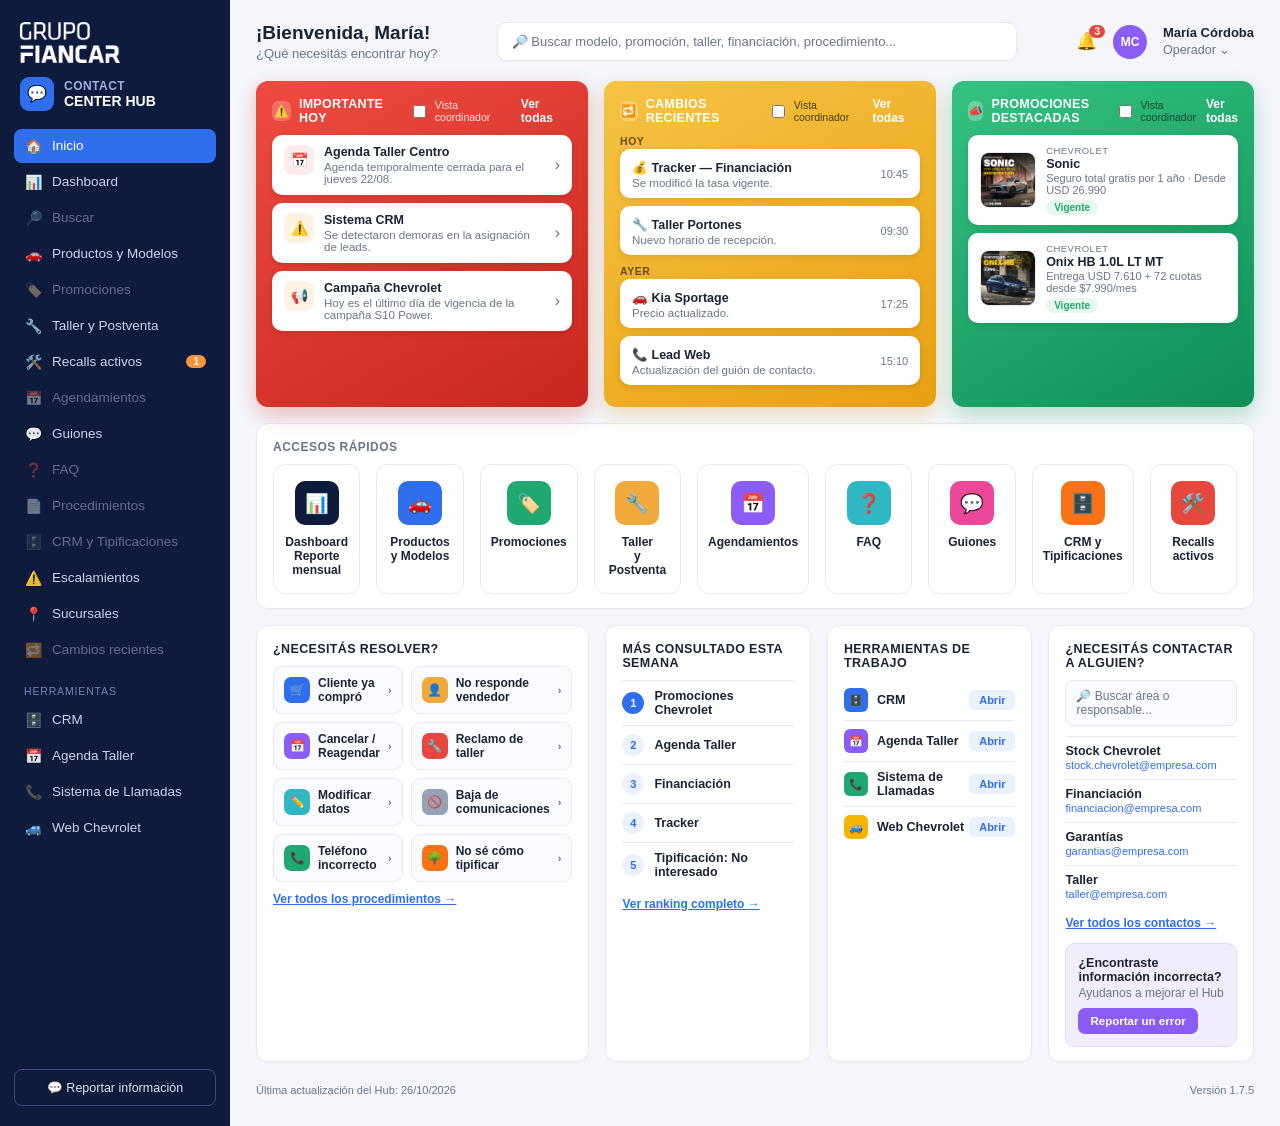
==== commit 4dd450a7: "v1.7.5: Herramientas con links (CRM, XTaller, 3CX, Web Chevrolet) El menú lateral y la tarjeta de la" ====
--- a/index.html
+++ b/index.html
@@ -224,13 +224,8 @@
 
       <div class="card">
         <div class="card-head"><div class="t" style="letter-spacing:.03em">HERRAMIENTAS DE TRABAJO</div></div>
-        <div class="tool-item"><div class="tool-left"><span class="ic" style="background:var(--blue)">🗄️</span>CRM</div><span class="btn-open">Abrir</span></div>
-        <div class="tool-item"><div class="tool-left"><span class="ic" style="background:var(--purple)">📅</span>Agenda Taller</div><span class="btn-open">Abrir</span></div>
-        <div class="tool-item"><div class="tool-left"><span class="ic" style="background:var(--green)">📞</span>Sistema de Llamadas</div><span class="btn-open">Abrir</span></div>
-        <div class="tool-item"><div class="tool-left"><span class="ic" style="background:#f4b400">🚙</span>Web Chevrolet</div><span class="btn-open">Abrir</span></div>
-        <div class="tool-item"><div class="tool-left"><span class="ic" style="background:var(--red)">🚗</span>Web Fiat</div><span class="btn-open">Abrir</span></div>
-        <div class="tool-item"><div class="tool-left"><span class="ic" style="background:#94a3b8">🚙</span>Web Kia</div><span class="btn-open">Abrir</span></div>
-        <a href="#" style="font-size:12px;color:var(--blue);font-weight:600;display:inline-block;margin-top:10px;">Ver todas las herramientas →</a>
+        <!-- Se arma desde la lista "herramientas" de assets/js/hub.js -->
+        <div data-hub-herramientas></div>
       </div>
 
       <div class="card">
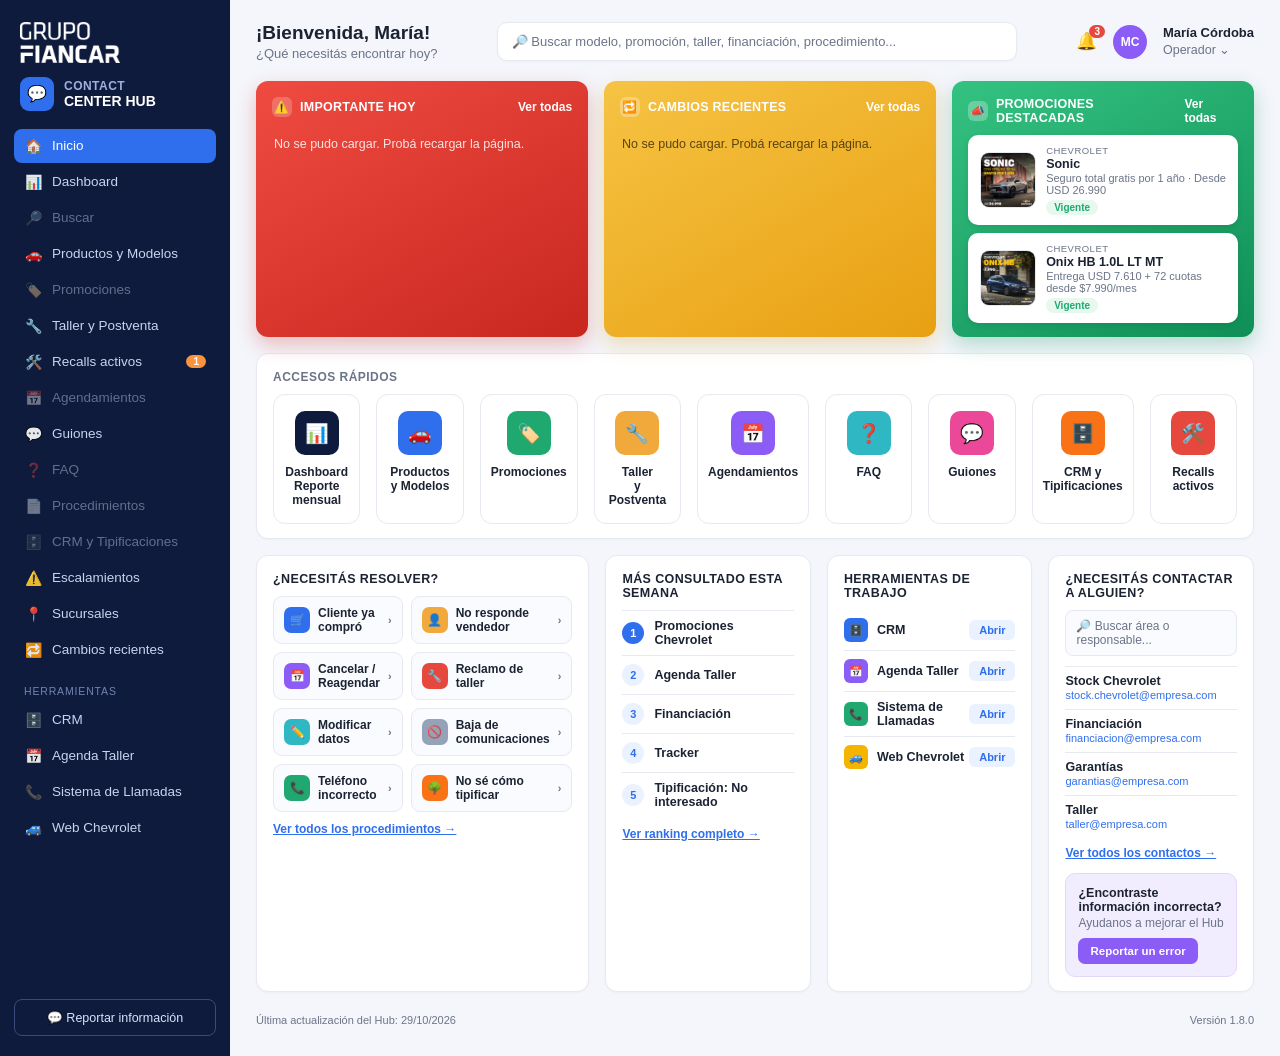
==== commit b3e2d2b8: "v1.8.0: Cambios recientes e Importante hoy con datos reales - Nueva sección cambios-recientes.html (" ====
--- a/index.html
+++ b/index.html
@@ -31,114 +31,32 @@
     <!-- ================= FILA 1 ================= -->
     <div class="row cols-3">
 
-      <!-- IMPORTANTE HOY -->
-      <div class="card important" id="importantCard">
+      <!-- IMPORTANTE HOY (se carga desde Cambios recientes, modo admin) -->
+      <div class="card important">
         <div class="card-head">
           <div class="t" style="color:#fff"><span class="sq" style="background:rgba(255,255,255,.22)">⚠️</span>IMPORTANTE HOY</div>
+          <a href="cambios-recientes.html" style="color:#fff">Ver todas</a>
+        </div>
+        <div id="homeImportante"><div class="cr-home-vacio">Cargando…</div></div>
+      </div>
+
+      <!-- CAMBIOS RECIENTES (se carga desde Cambios recientes, modo admin) -->
+      <div class="card changes">
+        <div class="card-head">
+          <div class="t" style="color:#fff"><span class="sq" style="background:rgba(255,255,255,.28)">🔁</span>CAMBIOS RECIENTES</div>
+          <a href="cambios-recientes.html" style="color:#fff">Ver todas</a>
+        </div>
+        <div id="homeCambios"><div class="cr-home-vacio oscuro">Cargando…</div></div>
+      </div>
+
+      <!-- PROMOCIONES DESTACADAS -->
+      <div class="card promos">
+        <div class="card-head">
+          <div class="t" style="color:#fff"><span class="sq" style="background:rgba(255,255,255,.28)">📣</span>PROMOCIONES DESTACADAS</div>
           <div style="display:flex;align-items:center;gap:10px;">
-            <label class="view-toggle">
-              <input type="checkbox" onchange="toggleCoord('importantCard', this)">
-              <span>Vista coordinador</span>
-            </label>
             <a href="#" style="color:#fff">Ver todas</a>
           </div>
         </div>
-
-        <button class="add-alert-btn" type="button">＋ Nueva alerta</button>
-
-        <div class="alert-item on-dark">
-          <div class="ic" style="background:var(--red-light)">📅</div>
-          <div class="txt"><b>Agenda Taller Centro</b><p>Agenda temporalmente cerrada para el jueves 22/08.</p></div>
-          <div class="edit-ic">✏️</div>
-          <div class="chev">›</div>
-        </div>
-        <div class="alert-item on-dark">
-          <div class="ic" style="background:var(--amber-light)">⚠️</div>
-          <div class="txt"><b>Sistema CRM</b><p>Se detectaron demoras en la asignación de leads.</p></div>
-          <div class="edit-ic">✏️</div>
-          <div class="chev">›</div>
-        </div>
-        <div class="alert-item on-dark">
-          <div class="ic" style="background:var(--amber-light)">📢</div>
-          <div class="txt"><b>Campaña Chevrolet</b><p>Hoy es el último día de vigencia de la campaña S10 Power.</p></div>
-          <div class="edit-ic">✏️</div>
-          <div class="chev">›</div>
-        </div>
-
-        <div class="new-alert-form">
-          <div class="form-row"><input placeholder="Título (ej: Agenda Taller Centro)"></div>
-          <div class="form-row"><input placeholder="Descripción breve"></div>
-          <div class="form-row two">
-            <input type="date" placeholder="Vencimiento">
-            <select><option>Prioridad: Alta</option><option>Media</option><option>Baja</option></select>
-          </div>
-          <button class="save-alert-btn" type="button">Publicar alerta</button>
-        </div>
-      </div>
-
-      <!-- CAMBIOS RECIENTES -->
-      <div class="card changes" id="changesCard">
-        <div class="card-head">
-          <div class="t" style="color:#fff"><span class="sq" style="background:rgba(255,255,255,.28)">🔁</span>CAMBIOS RECIENTES</div>
-          <div style="display:flex;align-items:center;gap:10px;">
-            <label class="view-toggle" style="color:rgba(20,20,10,.75)">
-              <input type="checkbox" onchange="toggleCoord('changesCard', this)">
-              <span>Vista coordinador</span>
-            </label>
-            <a href="#" style="color:#fff">Ver todas</a>
-          </div>
-        </div>
-
-        <button class="add-alert-btn" type="button">＋ Nuevo cambio</button>
-
-        <div class="day-label on-yellow">Hoy</div>
-        <div class="change-item on-white">
-          <div><b>💰 Tracker — Financiación</b><p>Se modificó la tasa vigente.</p></div>
-          <div class="edit-ic">✏️</div>
-          <div class="change-time">10:45</div>
-        </div>
-        <div class="change-item on-white">
-          <div><b>🔧 Taller Portones</b><p>Nuevo horario de recepción.</p></div>
-          <div class="edit-ic">✏️</div>
-          <div class="change-time">09:30</div>
-        </div>
-        <div class="day-label on-yellow">Ayer</div>
-        <div class="change-item on-white">
-          <div><b>🚗 Kia Sportage</b><p>Precio actualizado.</p></div>
-          <div class="edit-ic">✏️</div>
-          <div class="change-time">17:25</div>
-        </div>
-        <div class="change-item on-white">
-          <div><b>📞 Lead Web</b><p>Actualización del guión de contacto.</p></div>
-          <div class="edit-ic">✏️</div>
-          <div class="change-time">15:10</div>
-        </div>
-
-        <div class="new-alert-form on-yellow-form">
-          <div class="form-row"><input placeholder="Título (ej: Precio Tracker)"></div>
-          <div class="form-row"><input placeholder="Qué cambió"></div>
-          <div class="form-row two">
-            <select><option>Tipo: Precio</option><option>Proceso</option><option>Información</option><option>Horario</option></select>
-            <select><option>¿Notificar al Contact Center?</option><option>Sí</option><option>No</option></select>
-          </div>
-          <button class="save-alert-btn on-yellow-btn" type="button">Publicar cambio</button>
-        </div>
-      </div>
-
-      <!-- PROMOCIONES DESTACADAS -->
-      <div class="card promos" id="promosCard">
-        <div class="card-head">
-          <div class="t" style="color:#fff"><span class="sq" style="background:rgba(255,255,255,.28)">📣</span>PROMOCIONES DESTACADAS</div>
-          <div style="display:flex;align-items:center;gap:10px;">
-            <label class="view-toggle" style="color:rgba(8,40,22,.75)">
-              <input type="checkbox" onchange="toggleCoord('promosCard', this)">
-              <span>Vista coordinador</span>
-            </label>
-            <a href="#" style="color:#fff">Ver todas</a>
-          </div>
-        </div>
-
-        <button class="add-alert-btn" type="button">＋ Nueva promoción</button>
 
         <div class="promo-item on-white">
           <img class="promo-thumb" src="assets/img/promo-sonic-thumb.jpg" alt="Chevrolet Sonic"
@@ -149,7 +67,6 @@
             <p>Seguro total gratis por 1 año · Desde USD 26.990</p>
             <span class="pill">Vigente</span>
           </div>
-          <div class="edit-ic">✏️</div>
         </div>
 
         <div class="promo-item on-white">
@@ -161,19 +78,6 @@
             <p>Entrega USD 7.610 + 72 cuotas desde $7.990/mes</p>
             <span class="pill">Vigente</span>
           </div>
-          <div class="edit-ic">✏️</div>
-        </div>
-
-        <div class="new-alert-form on-green-form">
-          <div class="form-row two">
-            <input placeholder="Marca (ej: Chevrolet)">
-            <input placeholder="Modelo (ej: Sonic)">
-          </div>
-          <div class="form-row"><input placeholder="Breve descripción de la promo"></div>
-          <div class="form-row">
-            <label class="upload-btn">📷 Subir imagen de la promo<input type="file" accept="image/*"></label>
-          </div>
-          <button class="save-alert-btn on-green-btn" type="button">Publicar promoción</button>
         </div>
       </div>
     </div>
@@ -256,5 +160,6 @@
 </div>
 
 <script src="assets/js/hub.js"></script>
+<script src="assets/js/contenidos.js"></script>
 </body>
 </html>
--- a/assets/css/hub.css
+++ b/assets/css/hub.css
@@ -848,3 +848,79 @@
   .pm-links{grid-template-columns:1fr 1fr;}
   .pm-calc{grid-template-columns:1fr;}
 }
+
+/* =========================================================
+   CAMBIOS RECIENTES E IMPORTANTE HOY (v1.8)
+   ========================================================= */
+
+/* Modo equipo / modo admin (lo activa cambios-recientes.js) */
+.cr-solo-admin{display:none !important;}
+body.cr-modo-admin .cr-solo-admin{display:block !important;}
+body.cr-modo-admin .cr-admin-banner.cr-solo-admin{display:flex !important;}
+body.cr-modo-admin .cr-solo-equipo{display:none !important;}
+.cr-form [hidden]{display:none !important;}
+
+.cr-admin-banner{
+  justify-content:space-between;align-items:center;gap:12px;flex-wrap:wrap;
+  background:var(--navy);color:#fff;border-radius:10px;padding:10px 16px;margin-bottom:16px;font-size:13px;
+}
+.cr-admin-banner b{color:#9cc0ff;}
+.cr-admin-banner button{background:transparent;border:1px solid rgba(255,255,255,.35);color:#fff;border-radius:6px;padding:5px 10px;font-size:12px;font-family:inherit;cursor:pointer;}
+
+.cr-aviso{border-radius:9px;padding:11px 14px;margin-bottom:14px;font-size:13px;font-weight:600;}
+.cr-aviso.ok{background:var(--green-light);color:#0b6b3d;border:1px solid #bfe9d2;}
+.cr-aviso.mal{background:var(--red-light);color:#9b2a23;border:1px solid #f6c9c6;}
+
+.cr-layout{display:grid;grid-template-columns:minmax(0,1fr) minmax(0,1.6fr);gap:16px;align-items:start;margin-bottom:16px;}
+
+/* --- Formulario admin --- */
+.cr-tabs{display:flex;gap:6px;flex-wrap:wrap;margin-bottom:12px;}
+.cr-tabs .ts-chip:disabled{opacity:.5;cursor:not-allowed;}
+.cr-form label{display:block;margin-bottom:10px;}
+.cr-form input:not([type=checkbox]),.cr-form select,.cr-form textarea{
+  width:100%;border:1px solid var(--line);border-radius:8px;background:#fafbfe;
+  padding:9px 11px;font-size:13px;font-family:inherit;color:var(--ink);
+}
+.cr-form textarea{resize:vertical;line-height:1.5;}
+.cr-form input:focus,.cr-form select:focus,.cr-form textarea:focus{outline:none;border-color:var(--blue);background:#fff;box-shadow:0 0 0 3px var(--blue-light);}
+.cr-form input:disabled{opacity:.5;}
+.cr-fila{display:grid;grid-template-columns:1fr 1fr;gap:10px;}
+.cr-check{display:flex !important;align-items:center;gap:8px;font-size:12.5px;color:var(--sub);margin-top:-4px;}
+.cr-btn{width:100%;background:var(--navy);color:#fff;border:none;border-radius:8px;padding:11px;font-weight:800;font-size:13px;font-family:inherit;cursor:pointer;margin-top:4px;}
+.cr-btn:hover{background:var(--navy2);}
+.cr-btn:disabled{opacity:.6;cursor:wait;}
+.cr-btn-sec{width:100%;background:#fff;color:var(--sub);border:1px solid var(--line);border-radius:8px;padding:9px;font-weight:700;font-size:12.5px;font-family:inherit;cursor:pointer;margin-top:8px;}
+
+/* --- Historial --- */
+.cr-tools{display:flex;gap:8px;flex-wrap:wrap;align-items:center;margin-bottom:10px;}
+.cr-buscar{flex:1;min-width:180px;border:1px solid var(--line);border-radius:10px;padding:8px 12px;font-size:13px;font-family:inherit;}
+.cr-item{display:grid;grid-template-columns:auto minmax(0,1fr) auto;gap:12px;align-items:start;padding:11px 0;border-top:1px solid var(--line);}
+.cr-item:first-child{border-top:none;}
+.cr-tipo{font-size:10px;font-weight:800;letter-spacing:.05em;text-transform:uppercase;border-radius:5px;padding:3px 7px;white-space:nowrap;margin-top:2px;}
+.t-precio{background:var(--green-light);color:#0b7b45;}
+.t-proceso{background:var(--blue-light);color:#1b4fb8;}
+.t-informacion{background:var(--purple-light);color:#6d3fd6;}
+.t-horario{background:var(--amber-light);color:#9a6b00;}
+.p-alta{background:var(--red-light);color:#b02a24;}
+.p-media{background:var(--amber-light);color:#9a6b00;}
+.p-baja{background:var(--blue-light);color:#1b4fb8;}
+.cr-txt b{display:block;font-size:13.5px;}
+.cr-txt p{margin:2px 0 4px;font-size:12.5px;color:var(--sub);white-space:pre-line;overflow-wrap:anywhere;}
+.cr-meta{font-size:11px;color:var(--sub);}
+.cr-meta a{color:var(--blue);font-weight:700;text-decoration:none;}
+.cr-meta-osc{font-size:10.5px;color:var(--sub);}
+.cr-vencido{opacity:.5;}
+.cr-acc{display:flex;gap:6px;}
+.cr-acc button{border:1px solid var(--line);background:#fff;border-radius:6px;padding:4px 8px;font-size:12px;cursor:pointer;}
+.cr-acc button:hover{border-color:var(--blue);}
+
+/* --- Tarjetas de la home --- */
+a.cr-home-link{text-decoration:none;color:inherit;}
+.cr-home-vacio{font-size:12.5px;color:rgba(255,255,255,.85);padding:10px 2px;}
+.cr-home-vacio.oscuro{color:rgba(40,28,0,.75);}
+.cr-layout .cr-home-vacio{color:rgba(255,255,255,.85);}
+
+@media (max-width:900px){
+  .cr-layout,.cr-fila{grid-template-columns:1fr;}
+  .cr-item{grid-template-columns:1fr;gap:6px;}
+}
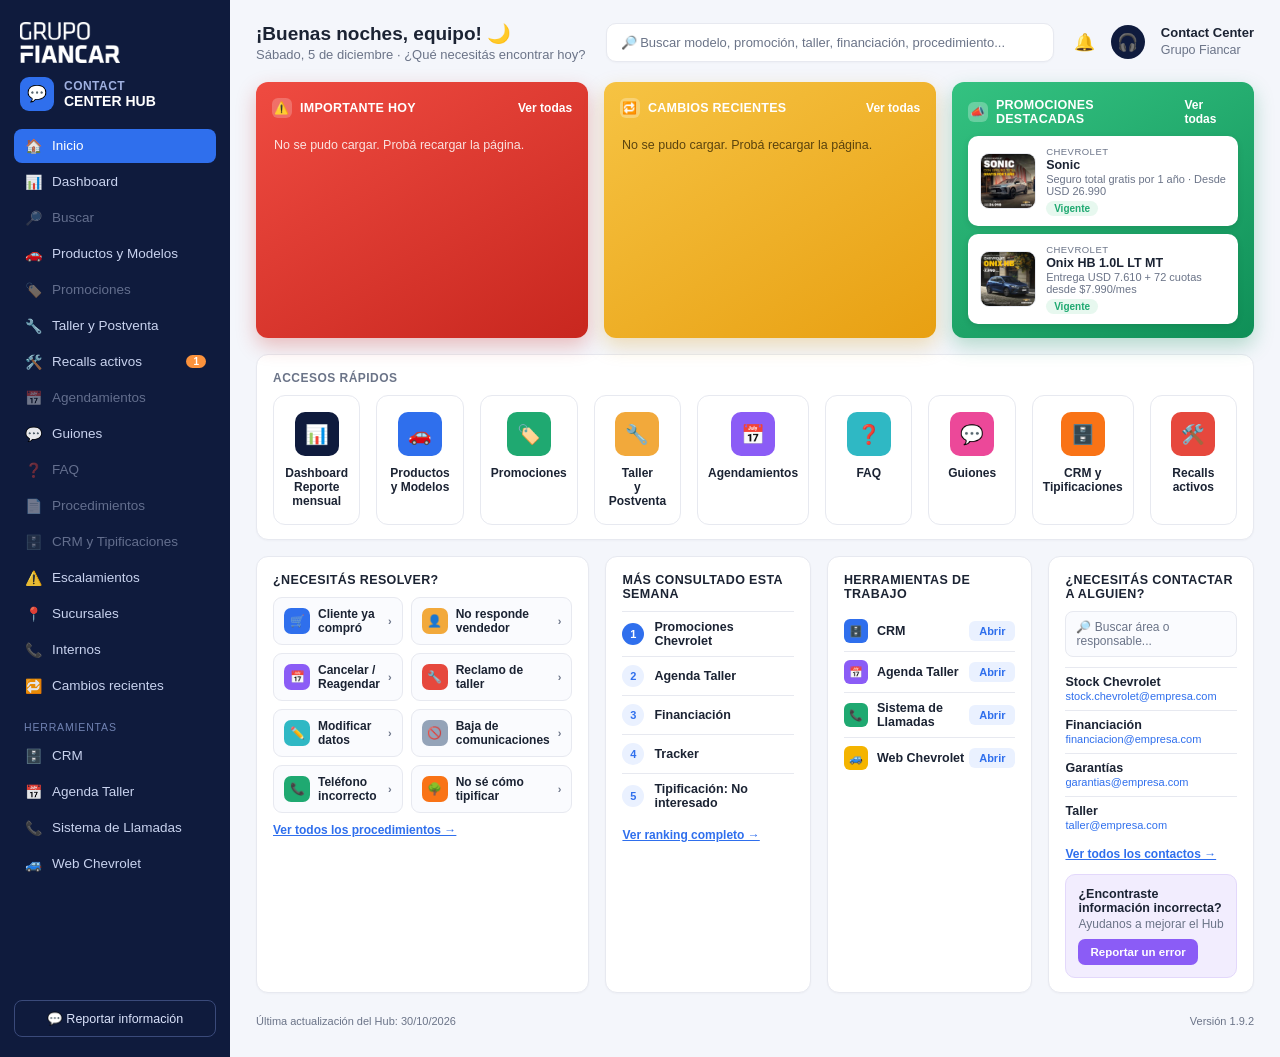
==== commit fcf11dc1: "v1.9.2: saludo según la hora, sin usuario de maqueta, campanita con Importante hoy Co-Authored-By: C" ====
--- a/index.html
+++ b/index.html
@@ -17,14 +17,16 @@
 
     <div class="topbar">
       <div class="greeting">
-        <h1>¡Bienvenida, María!</h1>
-        <p>¿Qué necesitás encontrar hoy?</p>
+        <!-- El saludo y la fecha se arman solos (hub.js, "saludo") -->
+        <h1 id="homeSaludo">¡Hola, equipo! 👋</h1>
+        <p id="homeFecha">¿Qué necesitás encontrar hoy?</p>
       </div>
       <div class="search">🔎 Buscar modelo, promoción, taller, financiación, procedimiento...</div>
       <div class="topright">
-        <div class="bell">🔔<span class="badge">3</span></div>
-        <div class="avatar">MC</div>
-        <div class="userinfo"><b>María Córdoba</b><span>Operador ⌄</span></div>
+        <!-- Campanita: cantidad de avisos "Importante hoy" vigentes (contenidos.js) -->
+        <a class="bell" href="cambios-recientes.html" title="Importante hoy">🔔<span class="badge" id="homeCampana" hidden></span></a>
+        <div class="avatar" style="background:var(--navy);font-size:17px;">🎧</div>
+        <div class="userinfo"><b>Contact Center</b><span>Grupo Fiancar</span></div>
       </div>
     </div>
 
--- a/assets/css/hub.css
+++ b/assets/css/hub.css
@@ -50,7 +50,7 @@
     box-shadow:0 1px 2px rgba(20,30,60,.03);
   }
   .topright{display:flex;align-items:center;gap:16px;}
-  .bell{position:relative;font-size:17px;color:var(--sub);}
+  .bell{position:relative;font-size:17px;color:var(--sub);text-decoration:none;}
   .bell .badge{
     position:absolute;top:-6px;right:-8px;background:var(--red);color:#fff;
     font-size:10px;border-radius:10px;padding:1px 5px;font-weight:700;
@@ -924,3 +924,72 @@
   .cr-layout,.cr-fila{grid-template-columns:1fr;}
   .cr-item{grid-template-columns:1fr;gap:6px;}
 }
+
+/* =========================================================
+   INTERNOS (v1.9)
+   ========================================================= */
+
+/* Modo equipo / modo admin (lo activa internos.js) */
+.in-solo-admin{display:none !important;}
+body.in-modo-admin .in-solo-admin{display:block !important;}
+body.in-modo-admin .cr-admin-banner.in-solo-admin{display:flex !important;}
+body.in-modo-admin .in-solo-equipo{display:none !important;}
+
+.in-tools{display:flex;gap:8px;flex-wrap:wrap;align-items:center;margin-bottom:10px;}
+.in-chips{display:flex;gap:6px;flex-wrap:wrap;margin-bottom:12px;}
+.in-leyenda{display:flex;gap:14px;flex-wrap:wrap;align-items:center;font-size:11.5px;color:var(--sub);margin-bottom:12px;}
+.in-leyenda i{display:inline-block;width:12px;height:12px;border-radius:3px;vertical-align:-1px;margin-right:4px;}
+
+.in-suc-head{display:flex;justify-content:space-between;align-items:center;gap:10px;flex-wrap:wrap;margin-bottom:6px;}
+.in-suc-head h2{margin:0;font-size:17px;}
+.in-central{font-size:12.5px;color:var(--sub);}
+.in-central b{color:var(--ink);font-size:14px;}
+.in-area{font-size:10.5px;font-weight:800;letter-spacing:.06em;text-transform:uppercase;color:var(--sub);margin:16px 0 4px;padding-bottom:4px;border-bottom:2px solid var(--line);}
+
+.in-fila{display:grid;grid-template-columns:minmax(0,1.5fr) 74px minmax(0,1.25fr) auto minmax(0,.9fr);gap:12px;align-items:center;padding:9px 4px;border-bottom:1px solid var(--line);}
+.in-fila.in-hoy-no{background:#fafbfd;}
+.in-fila.in-hoy-no .in-persona b,.in-fila.in-hoy-no .in-int{opacity:.55;}
+.in-persona b{display:block;font-size:13.5px;}
+.in-persona span{font-size:12px;color:var(--sub);}
+.in-nota{display:block;font-size:11.5px;color:#7a5400;margin-top:2px;}
+.in-tag-no{display:inline-block;font-size:10px;font-weight:800;background:var(--red-light);color:#b02a24;border-radius:5px;padding:2px 6px;margin-left:6px;vertical-align:1px;}
+.in-int{font-size:17px;font-weight:800;color:var(--navy);text-align:center;background:var(--blue-light);border-radius:8px;padding:5px 4px;}
+.in-int.vacio{font-size:12px;font-weight:600;color:var(--sub);background:none;}
+.in-cel b{display:block;font-size:13px;white-space:nowrap;}
+.in-uso{display:inline-block;font-size:10.5px;font-weight:700;border-radius:5px;padding:2px 6px;margin-top:2px;}
+.in-uso.cliente{background:var(--green-light);color:#0b6b3d;}
+.in-uso.interno{background:var(--amber-light);color:#8a5a00;}
+.in-uso.noderivar{background:var(--red-light);color:#b02a24;}
+.in-dias{display:flex;gap:2px;}
+.in-dias span{width:21px;height:23px;border-radius:5px;font-size:10.5px;font-weight:800;display:flex;align-items:center;justify-content:center;background:#eef0f5;color:#a6adbd;}
+.in-dias span.t{background:var(--green);color:#fff;}
+.in-dias span.c{background:var(--blue);color:#fff;}
+.in-dias span.hoy{box-shadow:0 0 0 2px var(--navy);}
+.in-horario{font-size:12.5px;font-weight:700;}
+.in-vacio{padding:18px 4px;color:var(--sub);font-size:13px;}
+.in-suc-res{font-size:12px;font-weight:800;color:var(--navy);margin:18px 0 0;}
+
+/* --- Edición (admin) --- */
+.in-tabla-wrap{overflow-x:auto;}
+.in-tabla{border-collapse:collapse;width:100%;min-width:1180px;}
+.in-tabla th{font-size:10.5px;text-transform:uppercase;letter-spacing:.04em;color:var(--sub);text-align:left;padding:6px 3px;border-bottom:2px solid var(--line);white-space:nowrap;}
+.in-tabla td{padding:3px;border-bottom:1px solid var(--line);vertical-align:middle;}
+.in-tabla input,.in-tabla select,.in-tel{font-family:inherit;font-size:12.5px;border:1px solid var(--line);border-radius:6px;padding:6px 7px;width:100%;background:#fafbfe;color:var(--ink);}
+.in-tabla input:focus,.in-tabla select:focus,.in-tel:focus{outline:none;border-color:var(--blue);background:#fff;}
+.in-tel{width:170px;}
+.in-ed-dias{display:flex;gap:2px;}
+.in-ed-dias button{width:23px;height:28px;border:1px solid var(--line);border-radius:5px;background:#fff;font-family:inherit;font-size:11px;font-weight:700;color:var(--sub);cursor:pointer;padding:0;}
+.in-ed-dias button.on{background:var(--green);border-color:var(--green);color:#fff;}
+.in-ed-dias.c button.on{background:var(--blue);border-color:var(--blue);}
+.in-x{border:none;background:none;color:#c0392b;font-size:15px;cursor:pointer;padding:4px 6px;}
+.in-acciones{display:flex;gap:8px;flex-wrap:wrap;align-items:center;margin-top:12px;}
+.in-acciones .cr-btn,.in-acciones .cr-btn-sec{width:auto;padding:9px 16px;margin:0;}
+.in-sin-guardar{font-size:12px;font-weight:700;color:#9a6b00;}
+
+@media (max-width:900px){
+  .in-fila{grid-template-columns:minmax(0,1fr) 74px;gap:6px 10px;}
+  .in-persona{grid-column:1 / 2;}
+  .in-cel{grid-column:1 / 2;}
+  .in-dias-col{grid-column:1 / -1;display:flex;gap:10px;align-items:center;}
+  .in-horario{grid-column:1 / -1;}
+}
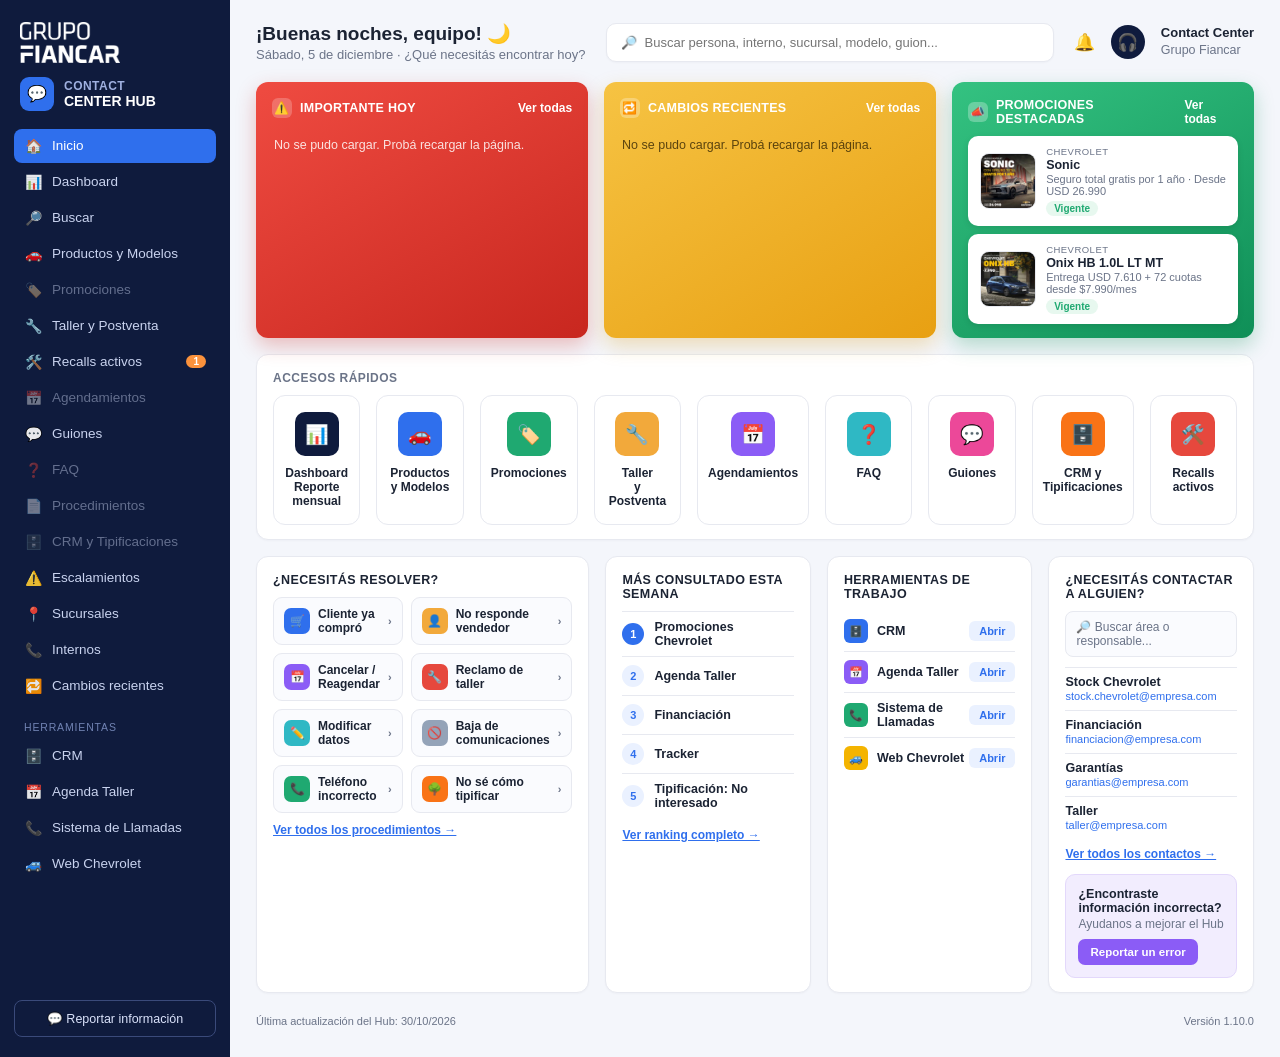
==== commit 75629ed9: "v1.10.0: buscador de la home - Busca personas, sucursales, talleres, modelos, guiones, cambios y sec" ====
--- a/index.html
+++ b/index.html
@@ -21,7 +21,12 @@
         <h1 id="homeSaludo">¡Hola, equipo! 👋</h1>
         <p id="homeFecha">¿Qué necesitás encontrar hoy?</p>
       </div>
-      <div class="search">🔎 Buscar modelo, promoción, taller, financiación, procedimiento...</div>
+      <!-- Buscador: assets/js/buscar.js -->
+      <div class="search bu-wrap">
+        <span>🔎</span>
+        <input id="hubBuscar" type="search" autocomplete="off" placeholder="Buscar persona, interno, sucursal, modelo, guion...">
+        <div class="bu-res" id="buResultados" hidden></div>
+      </div>
       <div class="topright">
         <!-- Campanita: cantidad de avisos "Importante hoy" vigentes (contenidos.js) -->
         <a class="bell" href="cambios-recientes.html" title="Importante hoy">🔔<span class="badge" id="homeCampana" hidden></span></a>
@@ -163,5 +168,6 @@
 
 <script src="assets/js/hub.js"></script>
 <script src="assets/js/contenidos.js"></script>
+<script src="assets/js/buscar.js"></script>
 </body>
 </html>
--- a/assets/css/hub.css
+++ b/assets/css/hub.css
@@ -993,3 +993,24 @@
   .in-dias-col{grid-column:1 / -1;display:flex;gap:10px;align-items:center;}
   .in-horario{grid-column:1 / -1;}
 }
+
+/* =========================================================
+   BUSCADOR DE LA HOME (v1.10)
+   ========================================================= */
+.bu-wrap{position:relative;padding:0 14px;}
+.bu-wrap input{flex:1;min-width:0;border:none;outline:none;background:transparent;font-family:inherit;font-size:13px;color:var(--ink);padding:11px 0;}
+.bu-wrap:focus-within{border-color:var(--blue);box-shadow:0 0 0 3px var(--blue-light);}
+.bu-res{
+  position:absolute;top:calc(100% + 6px);left:0;right:0;z-index:30;
+  background:#fff;border:1px solid var(--line);border-radius:12px;
+  box-shadow:0 12px 32px rgba(15,27,61,.16);max-height:min(70vh,520px);overflow-y:auto;padding:6px;
+}
+.bu-grupo{font-size:10px;font-weight:800;letter-spacing:.06em;text-transform:uppercase;color:var(--sub);padding:8px 8px 4px;}
+.bu-item{display:flex;align-items:center;gap:10px;padding:8px;border-radius:8px;text-decoration:none;color:var(--ink);}
+.bu-item.on,.bu-item:hover{background:var(--blue-light);}
+.bu-ic{font-size:16px;width:22px;text-align:center;flex:none;}
+.bu-txt{flex:1;min-width:0;}
+.bu-txt b{display:block;font-size:13px;}
+.bu-txt span{display:block;font-size:11.5px;color:var(--sub);white-space:nowrap;overflow:hidden;text-overflow:ellipsis;}
+.bu-extra{flex:none;font-size:13px;font-weight:800;color:var(--navy);background:#eef1f8;border-radius:6px;padding:3px 8px;white-space:nowrap;}
+.bu-vacio{padding:14px 10px;font-size:13px;color:var(--sub);}
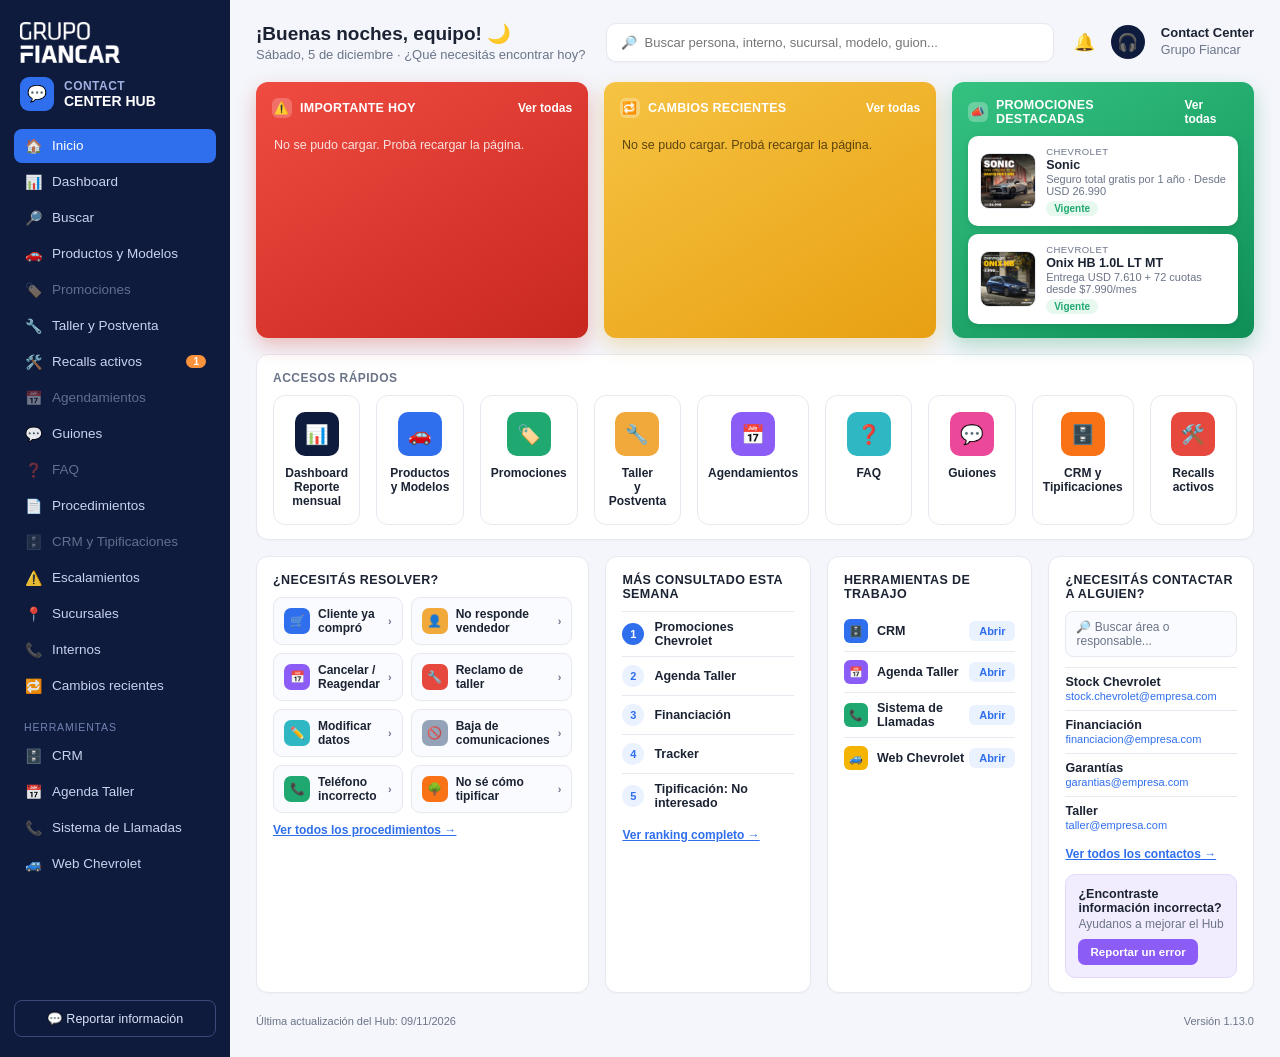
==== commit 51d81303: "v1.13.0: sección Procedimientos Co-Authored-By: Claude Opus 5.5 <noreply@anthropic.com>" ====
--- a/index.html
+++ b/index.html
@@ -110,17 +110,18 @@
 
       <div class="card">
         <div class="card-head"><div class="t" style="letter-spacing:.03em">¿NECESITÁS RESOLVER?</div></div>
+        <!-- Cada botón abre su ficha en Procedimientos (busca por el título exacto) -->
         <div class="resolve-grid">
-          <div class="resolve"><span class="ic" style="background:var(--blue)">🛒</span>Cliente ya compró<span class="chev">›</span></div>
-          <div class="resolve"><span class="ic" style="background:var(--amber)">👤</span>No responde vendedor<span class="chev">›</span></div>
-          <div class="resolve"><span class="ic" style="background:var(--purple)">📅</span>Cancelar / Reagendar<span class="chev">›</span></div>
-          <div class="resolve"><span class="ic" style="background:var(--red)">🔧</span>Reclamo de taller<span class="chev">›</span></div>
-          <div class="resolve"><span class="ic" style="background:#2fb8c4">✏️</span>Modificar datos<span class="chev">›</span></div>
-          <div class="resolve"><span class="ic" style="background:#94a3b8">🚫</span>Baja de comunicaciones<span class="chev">›</span></div>
-          <div class="resolve"><span class="ic" style="background:var(--green)">📞</span>Teléfono incorrecto<span class="chev">›</span></div>
-          <div class="resolve"><span class="ic" style="background:#f97316">🌳</span>No sé cómo tipificar<span class="chev">›</span></div>
+          <a class="resolve" href="procedimientos.html?q=Cliente%20ya%20compró"><span class="ic" style="background:var(--blue)">🛒</span>Cliente ya compró<span class="chev">›</span></a>
+          <a class="resolve" href="procedimientos.html?q=No%20responde%20el%20vendedor"><span class="ic" style="background:var(--amber)">👤</span>No responde vendedor<span class="chev">›</span></a>
+          <a class="resolve" href="procedimientos.html?q=Cancelar%20o%20reagendar"><span class="ic" style="background:var(--purple)">📅</span>Cancelar / Reagendar<span class="chev">›</span></a>
+          <a class="resolve" href="procedimientos.html?q=Reclamo%20de%20taller"><span class="ic" style="background:var(--red)">🔧</span>Reclamo de taller<span class="chev">›</span></a>
+          <a class="resolve" href="procedimientos.html?q=Modificar%20datos"><span class="ic" style="background:#2fb8c4">✏️</span>Modificar datos<span class="chev">›</span></a>
+          <a class="resolve" href="procedimientos.html?q=Baja%20de%20comunicaciones"><span class="ic" style="background:#94a3b8">🚫</span>Baja de comunicaciones<span class="chev">›</span></a>
+          <a class="resolve" href="procedimientos.html?q=Teléfono%20incorrecto"><span class="ic" style="background:var(--green)">📞</span>Teléfono incorrecto<span class="chev">›</span></a>
+          <a class="resolve" href="procedimientos.html?q=No%20sé%20cómo%20tipificar"><span class="ic" style="background:#f97316">🌳</span>No sé cómo tipificar<span class="chev">›</span></a>
         </div>
-        <a href="#" style="font-size:12px;color:var(--blue);font-weight:600;display:inline-block;margin-top:10px;">Ver todos los procedimientos →</a>
+        <a href="procedimientos.html" style="font-size:12px;color:var(--blue);font-weight:600;display:inline-block;margin-top:10px;">Ver todos los procedimientos →</a>
       </div>
 
       <div class="card">
--- a/assets/css/hub.css
+++ b/assets/css/hub.css
@@ -1014,3 +1014,90 @@
 .bu-txt span{display:block;font-size:11.5px;color:var(--sub);white-space:nowrap;overflow:hidden;text-overflow:ellipsis;}
 .bu-extra{flex:none;font-size:13px;font-weight:800;color:var(--navy);background:#eef1f8;border-radius:6px;padding:3px 8px;white-space:nowrap;}
 .bu-vacio{padding:14px 10px;font-size:13px;color:var(--sub);}
+
+/* =========================================================
+   PRODUCTOS Y MODELOS — LISTAS DE PRECIOS DEL DRIVE (v1.11)
+   ========================================================= */
+.pm-listas-head{display:flex;justify-content:space-between;align-items:center;gap:10px;flex-wrap:wrap;margin:16px 0 8px;padding-top:14px;border-top:1px dashed var(--line, #e5e7eb);}
+.pm-listas-head .ts-lbl{margin:0;}
+.pm-listas-head a{font-size:12px;color:var(--blue);font-weight:600;}
+.pm-lista{background:#f0fdf4;}
+
+/* =========================================================
+   ESCALAMIENTOS — ¿A QUIÉN SE ESCALA? (v1.12)
+   ========================================================= */
+.es-mapa-ayuda{font-size:12.5px;color:var(--sub);margin:-4px 0 12px;}
+.es-mapa{display:grid;grid-template-columns:repeat(5,1fr);gap:12px;align-items:start;}
+.es-mapa-grupo{display:flex;flex-direction:column;gap:6px;}
+.es-mapa-tit{font-size:11px;font-weight:800;letter-spacing:.06em;text-transform:uppercase;color:var(--sub);margin-bottom:2px;}
+.es-mapa-item{
+  display:flex;flex-direction:column;gap:2px;text-align:left;cursor:pointer;font-family:inherit;
+  background:var(--card);border:1px solid var(--line);border-radius:10px;padding:9px 11px;
+}
+.es-mapa-item:hover{border-color:var(--blue);background:var(--blue-light);}
+.es-mapa-item b{font-size:12.5px;color:var(--ink);}
+.es-mapa-item span{font-size:11.5px;color:var(--sub);}
+@media (max-width:1100px){ .es-mapa{grid-template-columns:repeat(3,1fr);} }
+@media (max-width:640px){ .es-mapa{grid-template-columns:1fr;} }
+
+/* =========================================================
+   PROCEDIMIENTOS (v1.13)
+   ========================================================= */
+.pr-solo-admin{display:none !important;}
+body.pr-modo-admin .pr-solo-admin{display:inline-flex !important;}
+body.pr-modo-admin .cr-admin-banner.pr-solo-admin{display:flex !important;}
+
+.pr-bloque{margin:18px 0 8px;font-size:11px;font-weight:800;letter-spacing:.07em;text-transform:uppercase;color:var(--sub);display:flex;align-items:center;gap:8px;}
+.pr-bloque span{background:var(--line);border-radius:20px;padding:1px 8px;font-size:10px;color:var(--ink);}
+.pr-grid{display:grid;grid-template-columns:repeat(4,minmax(0,1fr));gap:10px;grid-auto-flow:row dense;}
+.pr-card{
+  background:var(--card);border:1px solid var(--line);border-radius:12px;padding:12px 13px;
+  display:flex;gap:10px;align-items:flex-start;cursor:pointer;text-align:left;font-family:inherit;color:inherit;
+}
+.pr-card:hover{border-color:var(--blue);}
+.pr-card.on{border-color:var(--blue);box-shadow:0 0 0 2px var(--blue-light);}
+.pr-card .ic{width:32px;height:32px;border-radius:9px;display:flex;align-items:center;justify-content:center;flex:none;color:#fff;font-size:15px;}
+.pr-card b{display:block;font-size:13px;color:var(--ink);}
+.pr-card b + span{display:block;margin-top:2px;font-size:11.5px;color:var(--sub);line-height:1.35;}
+
+.pr-ficha{grid-column:1 / -1;border:2px solid var(--blue);margin:2px 0 6px;}
+.pr-ficha.pr-editando{border-color:var(--navy);}
+.pr-ficha-head{display:flex;justify-content:space-between;align-items:center;gap:10px;flex-wrap:wrap;}
+.pr-ficha-head h2{margin:0;font-size:18px;}
+.pr-ficha-acc{display:flex;gap:8px;align-items:center;flex-wrap:wrap;}
+.pr-rev{font-size:11px;color:var(--sub);}
+.pr-cerrar{background:none;border:none;font-size:16px;color:var(--sub);cursor:pointer;padding:2px 6px;}
+.pr-btn{background:var(--blue-light);color:var(--blue);border:none;border-radius:8px;padding:6px 12px;font-size:12px;font-weight:700;font-family:inherit;cursor:pointer;}
+.pr-btn.guardar{background:var(--navy);color:#fff;}
+.pr-btn.borrar{background:var(--red-light);color:var(--red);}
+.pr-btn.borrar.seguro{background:var(--red);color:#fff;}
+.pr-btn:disabled{opacity:.6;cursor:wait;}
+
+.pr-filas{display:grid;grid-template-columns:150px minmax(0,1fr);margin-top:10px;}
+.pr-filas > div{padding:10px 0;border-top:1px solid var(--line);font-size:13px;line-height:1.55;}
+.pr-filas .k{font-size:10.5px;font-weight:800;letter-spacing:.06em;text-transform:uppercase;color:var(--sub);padding-top:12px;}
+.pr-filas ol{margin:0;padding-left:18px;}
+.pr-filas li{margin-bottom:3px;}
+.pr-link{display:inline-block;background:var(--blue-light);color:var(--blue);font-weight:700;font-size:12px;border-radius:7px;padding:4px 10px;margin:0 6px 4px 0;text-decoration:none;}
+.pr-link:hover{background:var(--blue);color:#fff;}
+.pr-err{background:var(--red-light);border-radius:8px;padding:8px 10px;display:flex;flex-direction:column;gap:3px;}
+.pr-tag{display:inline-block;background:#eef0f6;border-radius:6px;padding:2px 8px;font-size:12px;margin:0 4px 4px 0;}
+
+.pr-form{margin-top:12px;}
+.pr-form-fila{display:flex;gap:10px;flex-wrap:wrap;}
+.pr-form-fila label{min-width:120px;}
+.pr-form textarea{resize:vertical;line-height:1.5;}
+.pr-form-acc{display:flex;gap:8px;margin-top:6px;}
+
+.pr-docs{display:grid;grid-template-columns:repeat(5,minmax(0,1fr));gap:10px;margin-bottom:16px;}
+
+@media (max-width:1100px){ .pr-grid{grid-template-columns:repeat(3,minmax(0,1fr));} .pr-docs{grid-template-columns:repeat(3,minmax(0,1fr));} }
+@media (max-width:760px){
+  .pr-grid,.pr-docs{grid-template-columns:1fr 1fr;}
+  .pr-filas{grid-template-columns:1fr;}
+  .pr-filas .k{padding-bottom:0;}
+  .pr-filas .v{border-top:none;padding-top:4px;}
+}
+@media (max-width:480px){ .pr-grid,.pr-docs{grid-template-columns:1fr;} }
+.es-mapa-grupo.on{background:var(--blue-light);border-radius:12px;padding:8px;margin:-8px;box-shadow:0 0 0 2px var(--blue);}
+a.resolve{text-decoration:none;color:inherit;}
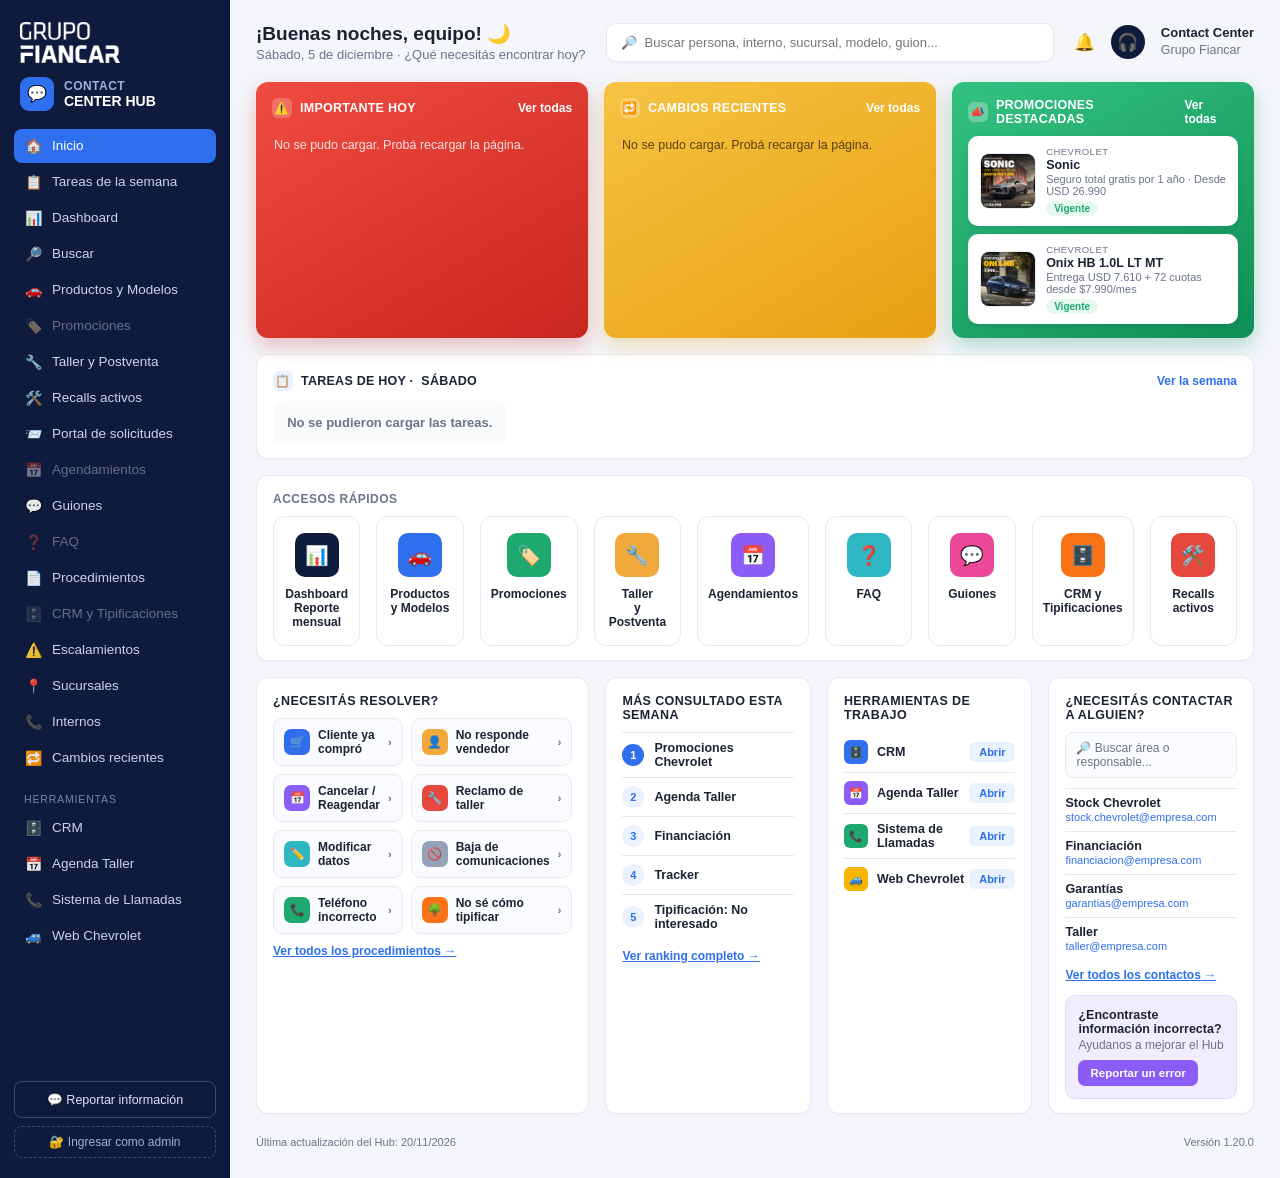
==== commit 9f91271c: "v1.20.0: Tareas de la semana + Tareas de hoy en el Inicio Co-Authored-By: Claude Opus 5.5 <noreply@a" ====
--- a/index.html
+++ b/index.html
@@ -89,6 +89,15 @@
       </div>
     </div>
 
+    <!-- ================= TAREAS DE HOY (assets/js/tareas.js; se editan en tareas.html) ================= -->
+    <div class="card tr-home">
+      <div class="card-head">
+        <div class="t"><span class="sq" style="background:var(--blue-light)">📋</span>TAREAS DE HOY · <span id="homeTareasDia"></span></div>
+        <a href="tareas.html">Ver la semana</a>
+      </div>
+      <div class="tr-home-lista" id="homeTareas"><div class="tr-vacio">Cargando…</div></div>
+    </div>
+
     <!-- ================= ACCESOS RÁPIDOS ================= -->
     <div class="card" style="margin-bottom:16px;">
       <div class="quicklabel">ACCESOS RÁPIDOS</div>
@@ -169,6 +178,7 @@
 
 <script src="assets/js/hub.js"></script>
 <script src="assets/js/contenidos.js"></script>
+<script src="assets/js/tareas.js"></script>
 <script src="assets/js/buscar.js"></script>
 </body>
 </html>
--- a/assets/css/sidebar.css
+++ b/assets/css/sidebar.css
@@ -82,3 +82,38 @@
   #sidebar .nav li a,#sidebar .nav li.nav-pendiente{padding:7px 9px;font-size:12.5px;}
   #sidebar .report-btn{margin-top:14px;}
 }
+
+/* ---- Botón y ventana "Ingresar como admin" (hub.js) ---- */
+#sidebar .admin-btn{
+  margin-top:8px;background:transparent;border:1px dashed #3a4a7a;color:#9fb0e0;
+  border-radius:8px;padding:8px;font-size:12px;cursor:pointer;font-family:inherit;width:100%;
+}
+#sidebar .admin-btn:hover{color:#fff;border-color:#6b7fc0;}
+#sidebar .admin-btn.on{border-style:solid;border-color:#2f6fed;background:#2f6fed;color:#fff;font-weight:700;}
+#sidebar .admin-modal{
+  position:fixed;inset:0;background:rgba(10,18,40,.55);z-index:1000;
+  display:flex;align-items:center;justify-content:center;padding:16px;
+}
+#sidebar .admin-caja{
+  background:#fff;color:#1d2433;border-radius:14px;padding:22px;width:100%;max-width:340px;
+  box-shadow:0 20px 50px rgba(0,0,0,.3);display:flex;flex-direction:column;gap:10px;
+}
+#sidebar .admin-caja b{font-size:16px;}
+#sidebar .admin-caja p{margin:0;font-size:12.5px;color:#64748b;}
+#sidebar .admin-caja input{
+  border:1px solid #d5dbe8;border-radius:9px;padding:10px 12px;font-size:14px;font-family:inherit;outline:none;
+}
+#sidebar .admin-caja input:focus{border-color:#2f6fed;box-shadow:0 0 0 3px #e3ecfd;}
+#sidebar .admin-error{min-height:16px;font-size:12px;color:#d93025;font-weight:600;}
+#sidebar .admin-acc{display:flex;gap:8px;}
+#sidebar .admin-acc button{
+  flex:1;border:none;border-radius:9px;padding:10px;font-size:13px;font-weight:700;cursor:pointer;font-family:inherit;
+  background:#0f1b3d;color:#fff;
+}
+#sidebar .admin-acc button.sec{background:#eef0f6;color:#1d2433;}
+#sidebar .admin-acc button:disabled{opacity:.6;cursor:wait;}
+#sidebar .admin-campo{position:relative;display:flex;}
+#sidebar .admin-campo input{flex:1;padding-right:42px;}
+#sidebar .admin-ver{position:absolute;right:6px;top:50%;transform:translateY(-50%);background:none;border:none;font-size:16px;cursor:pointer;opacity:.6;padding:4px;}
+#sidebar .admin-ver:hover{opacity:1;}
+#sidebar .nav-badge[hidden]{display:none;}
--- a/assets/css/hub.css
+++ b/assets/css/hub.css
@@ -1101,3 +1101,80 @@
 @media (max-width:480px){ .pr-grid,.pr-docs{grid-template-columns:1fr;} }
 .es-mapa-grupo.on{background:var(--blue-light);border-radius:12px;padding:8px;margin:-8px;box-shadow:0 0 0 2px var(--blue);}
 a.resolve{text-decoration:none;color:inherit;}
+
+/* Recalls: tarjeta que abre la gestión en el Drive (v1.15.1) */
+a.recall-click{text-decoration:none;color:inherit;cursor:pointer;}
+a.recall-click:hover{box-shadow:0 0 0 2px #fff, 0 4px 14px rgba(0,0,0,.18);}
+
+/* =========================================================
+   GUIONES — botones Marcas / Chevrolet en el speech de llamada (v1.17.0)
+   ========================================================= */
+.gu-linea{display:flex;align-items:center;justify-content:space-between;gap:10px;flex-wrap:wrap;}
+.gu-linea span{font-weight:600;}
+
+/* =========================================================
+   RECALLS — editables por el admin (v1.18.0)
+   ========================================================= */
+.rc-solo-admin{display:none !important;}
+body.rc-modo-admin .rc-solo-admin{display:inline-flex !important;}
+body.rc-modo-admin .cr-admin-banner.rc-solo-admin{display:flex !important;}
+.card.recalls .recall-item{position:relative;}
+.rc-editar{position:absolute;top:8px;right:8px;background:var(--blue-light);border:none;border-radius:7px;padding:4px 7px;font-size:13px;cursor:pointer;}
+.rc-editar:hover{background:#dbe7ff;}
+.rc-vacio{background:rgba(255,255,255,.18);color:#fff;border-radius:10px;padding:14px;font-size:13px;font-weight:600;text-align:center;}
+.rc-form-titulo{display:block;margin-bottom:10px;font-size:14px;}
+.rc-acc{display:flex;gap:8px;flex-wrap:wrap;}
+body.rc-modo-admin .card.recalls .recall-item .promo-txt{padding-right:36px;}
+.rc-editando .cr-form{width:100%;} .rc-editando .cr-form input,.rc-editando .cr-form select{width:100%;box-sizing:border-box;}
+
+/* =========================================================
+   PORTAL DE SOLICITUDES — app de Google embebida (v1.19.0)
+   ========================================================= */
+.ps-card{padding:14px;}
+.ps-head{display:flex;align-items:center;justify-content:space-between;gap:10px;flex-wrap:wrap;margin-bottom:12px;}
+.ps-abrir{font-size:12px;font-weight:700;color:var(--blue);background:var(--blue-light);border-radius:8px;padding:7px 12px;text-decoration:none;}
+.ps-abrir:hover{background:#dbe7ff;}
+.ps-marco{display:block;width:100%;height:calc(100vh - 230px);min-height:560px;border:1px solid var(--line);border-radius:10px;background:#fff;}
+
+/* =========================================================
+   TALLER — tarjeta de taller externo (v1.19.3)
+   ========================================================= */
+.ts-externo{background:#f8fafc;}
+.ts-aviso-ext{margin-top:4px;padding:10px 12px;border-radius:10px;background:var(--amber-light);color:#7a5600;font-size:12.5px;font-weight:600;line-height:1.4;}
+
+/* =========================================================
+   TAREAS DE LA SEMANA — panel del equipo (v1.20.0)
+   ========================================================= */
+.tr-solo-admin{display:none !important;}
+body.tr-modo-admin .tr-solo-admin{display:inline-flex !important;}
+body.tr-modo-admin .cr-admin-banner.tr-solo-admin{display:flex !important;}
+.tr-grid{display:grid;grid-template-columns:repeat(auto-fill,minmax(300px,1fr));gap:14px;margin-bottom:16px;align-items:start;}
+.tr-card{border-top:4px solid var(--tr-color,var(--blue));padding:16px;margin:0;position:relative;}
+body.tr-modo-admin .tr-card .tr-cab{padding-right:38px;}
+.tr-card.tr-hoy{box-shadow:0 0 0 2px var(--tr-color,var(--blue));}
+.tr-cab{display:flex;align-items:flex-start;gap:8px;flex-wrap:wrap;}
+.tr-titulo{font-size:15px;flex:1;min-width:140px;}
+.tr-frec{font-size:11px;font-weight:700;text-transform:uppercase;letter-spacing:.03em;background:var(--blue-light);color:var(--blue);border-radius:6px;padding:3px 8px;}
+.tr-editar{position:absolute;top:12px;right:12px;background:var(--blue-light);border:none;border-radius:7px;padding:4px 7px;font-size:13px;cursor:pointer;}
+.tr-texto{font-size:13px;color:var(--sub);line-height:1.45;margin:10px 0;}
+.tr-quien{font-size:13px;font-weight:600;margin-bottom:8px;}
+.tr-turnos{list-style:none;margin:0 0 8px;padding:0;display:flex;flex-direction:column;gap:4px;}
+.tr-turnos li{display:flex;align-items:center;gap:8px;font-size:13px;padding:6px 8px;border-radius:8px;background:#f8fafc;}
+.tr-turnos li b{min-width:82px;}
+.tr-turnos li span{flex:1;}
+.tr-turnos li.hoy{background:var(--amber-light);}
+.tr-turnos li em{font-style:normal;font-size:10px;font-weight:800;color:#7a5600;}
+.tr-link{display:inline-block;font-size:12px;font-weight:700;color:var(--blue);margin-top:4px;}
+.tr-vacio{background:#f8fafc;color:var(--sub);border-radius:10px;padding:14px;font-size:13px;font-weight:600;text-align:center;}
+.tr-editando .cr-form{width:100%;}
+.tr-editando .cr-form input:not([type=checkbox]),.tr-editando .cr-form textarea{width:100%;box-sizing:border-box;}
+.tr-dias{display:flex;flex-direction:column;gap:6px;margin:4px 0 10px;}
+.tr-dia{display:flex;align-items:center;gap:8px;}
+.tr-dia .tr-check{display:flex;align-items:center;gap:6px;min-width:110px;font-size:13px;margin:0;}
+.tr-dia input[data-quien]{flex:1;min-width:0;}
+.tr-home{margin-bottom:16px;}
+.tr-home-lista{display:grid;grid-template-columns:repeat(auto-fill,minmax(220px,1fr));gap:10px;}
+.tr-home-item{display:flex;flex-direction:column;gap:2px;padding:10px 12px;border-radius:10px;background:#f8fafc;border-left:4px solid var(--tr-color,var(--blue));color:var(--ink);text-decoration:none;}
+.tr-home-item b{font-size:13.5px;}
+.tr-home-item span{font-size:12px;color:var(--sub);}
+.tr-home-item:hover{background:var(--blue-light);}
